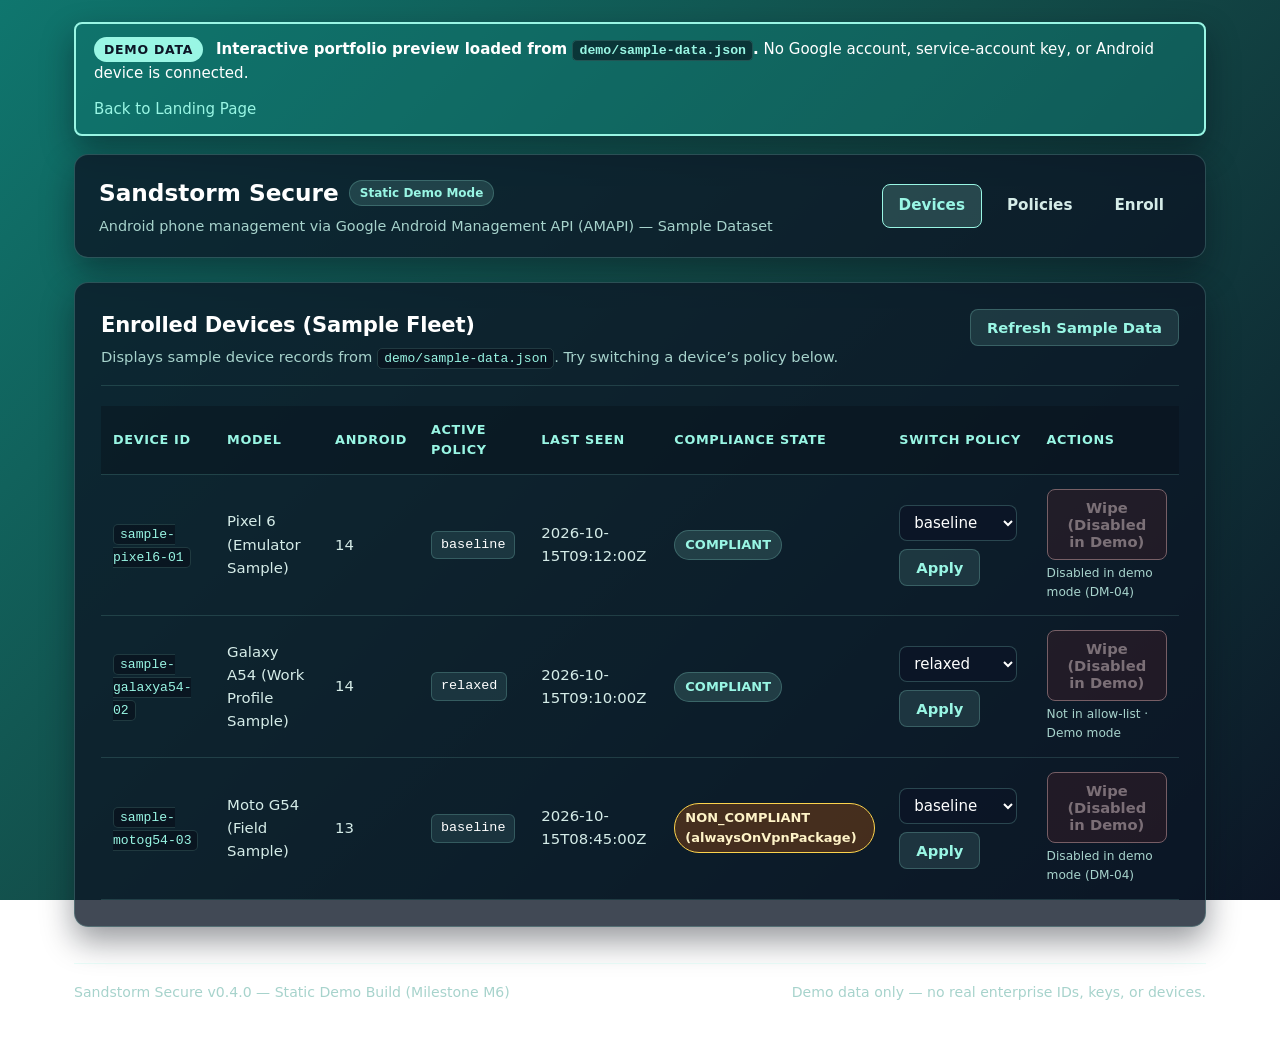
==== demo/index.html @ 4a0e2692 "Sandstorm Secure v0.4.0: local Android MDM app built on Google AMAPI" ====
<!DOCTYPE html>
<html lang="en">
<head>
  <meta charset="utf-8">
  <meta name="viewport" content="width=device-width, initial-scale=1">
  <title>Devices (Demo Data) — Sandstorm Secure</title>
  <link rel="stylesheet" href="./style.css">
</head>
<body>
  <div class="layout-shell">
    <!-- DM-02: Clear "Demo data" banner on every demo page -->
    <div class="demo-data-banner" id="demo-data-banner" role="region" aria-label="Demo data notice">
      <div>
        <span class="demo-data-pill">Demo data</span>
        <strong>Interactive portfolio preview loaded from <code>demo/sample-data.json</code>.</strong>
        No Google account, service-account key, or Android device is connected.
      </div>
      <a href="../landing/index.html">Back to Landing Page</a>
    </div>

    <header class="top-header">
      <div class="brand-block">
        <p class="brand-title">
          Sandstorm Secure
          <span class="local-badge">Static Demo Mode</span>
        </p>
        <p class="brand-subtitle">
          Android phone management via Google Android Management API (AMAPI) — Sample Dataset
        </p>
      </div>
      <nav class="nav-links" aria-label="Primary">
        <a href="./index.html" class="nav-link active">Devices</a>
        <a href="./policies.html" class="nav-link">Policies</a>
        <a href="./enroll.html" class="nav-link">Enroll</a>
      </nav>
    </header>

    <main class="main-content">
      <div class="banner banner-notice" id="demo-action-notice" role="status" hidden></div>

      <section class="card">
        <div class="card-header">
          <div>
            <h1 class="card-title">Enrolled Devices (Sample Fleet)</h1>
            <p class="secondary-note">
              Displays sample device records from <code>demo/sample-data.json</code>. Try switching a device’s policy below.
            </p>
          </div>
          <button type="button" class="btn btn-secondary" id="refresh-devices-btn">
            Refresh Sample Data
          </button>
        </div>

        <table class="devices-table" id="devices-table">
          <thead>
            <tr>
              <th>Device ID</th>
              <th>Model</th>
              <th>Android</th>
              <th>Active Policy</th>
              <th>Last Seen</th>
              <th>Compliance State</th>
              <th>Switch Policy</th>
              <th>Actions</th>
            </tr>
          </thead>
          <tbody>
            <tr data-device-id="sample-pixel6-01">
              <td data-label="Device ID"><code>sample-pixel6-01</code></td>
              <td data-label="Model">Pixel 6 (Emulator Sample)</td>
              <td data-label="Android">14</td>
              <td data-label="Active Policy"><span class="policy-tag active-policy-tag">baseline</span></td>
              <td data-label="Last Seen">2026-10-15T09:12:00Z</td>
              <td data-label="Compliance State">
                <span class="status-pill">COMPLIANT</span>
              </td>
              <td data-label="Switch Policy">
                <form class="inline-switch-form" data-device-id="sample-pixel6-01">
                  <select name="policy_name" aria-label="Select policy for sample-pixel6-01">
                    <option value="baseline" selected>baseline</option>
                    <option value="relaxed">relaxed</option>
                  </select>
                  <button type="submit" class="btn btn-secondary">Apply</button>
                </form>
              </td>
              <td data-label="Actions">
                <!-- DM-04: Dangerous buttons (wipe) are visibly disabled in demo mode -->
                <button
                  type="button"
                  class="btn btn-danger wipe-demo-btn"
                  disabled
                  aria-disabled="true"
                  title="Remote wipe is disabled in static demo mode"
                >
                  Wipe (Disabled in Demo)
                </button>
                <span class="disabled-wipe-note">Disabled in demo mode (DM-04)</span>
              </td>
            </tr>

            <tr data-device-id="sample-galaxya54-02">
              <td data-label="Device ID"><code>sample-galaxya54-02</code></td>
              <td data-label="Model">Galaxy A54 (Work Profile Sample)</td>
              <td data-label="Android">14</td>
              <td data-label="Active Policy"><span class="policy-tag active-policy-tag">relaxed</span></td>
              <td data-label="Last Seen">2026-10-15T09:10:00Z</td>
              <td data-label="Compliance State">
                <span class="status-pill">COMPLIANT</span>
              </td>
              <td data-label="Switch Policy">
                <form class="inline-switch-form" data-device-id="sample-galaxya54-02">
                  <select name="policy_name" aria-label="Select policy for sample-galaxya54-02">
                    <option value="baseline">baseline</option>
                    <option value="relaxed" selected>relaxed</option>
                  </select>
                  <button type="submit" class="btn btn-secondary">Apply</button>
                </form>
              </td>
              <td data-label="Actions">
                <button
                  type="button"
                  class="btn btn-danger wipe-demo-btn"
                  disabled
                  aria-disabled="true"
                  title="Remote wipe is disabled in static demo mode"
                >
                  Wipe (Disabled in Demo)
                </button>
                <span class="disabled-wipe-note">Not in allow-list · Demo mode</span>
              </td>
            </tr>

            <tr data-device-id="sample-motog54-03">
              <td data-label="Device ID"><code>sample-motog54-03</code></td>
              <td data-label="Model">Moto G54 (Field Sample)</td>
              <td data-label="Android">13</td>
              <td data-label="Active Policy"><span class="policy-tag active-policy-tag">baseline</span></td>
              <td data-label="Last Seen">2026-10-15T08:45:00Z</td>
              <td data-label="Compliance State">
                <span class="status-pill status-pill-warn">NON_COMPLIANT (alwaysOnVpnPackage)</span>
              </td>
              <td data-label="Switch Policy">
                <form class="inline-switch-form" data-device-id="sample-motog54-03">
                  <select name="policy_name" aria-label="Select policy for sample-motog54-03">
                    <option value="baseline" selected>baseline</option>
                    <option value="relaxed">relaxed</option>
                  </select>
                  <button type="submit" class="btn btn-secondary">Apply</button>
                </form>
              </td>
              <td data-label="Actions">
                <button
                  type="button"
                  class="btn btn-danger wipe-demo-btn"
                  disabled
                  aria-disabled="true"
                  title="Remote wipe is disabled in static demo mode"
                >
                  Wipe (Disabled in Demo)
                </button>
                <span class="disabled-wipe-note">Disabled in demo mode (DM-04)</span>
              </td>
            </tr>
          </tbody>
        </table>
      </section>
    </main>

    <footer class="site-footer">
      <span>Sandstorm Secure v0.4.0 — Static Demo Build (Milestone M6)</span>
      <span>Demo data only — no real enterprise IDs, keys, or devices.</span>
    </footer>
  </div>
  <script src="./demo.js"></script>
</body>
</html>
---- demo/style.css ----
/* Sandstorm static demo mode stylesheet (Milestone M6: DM-01 through DM-04)
 * Uses the owner's teal-green gradient palette and responsive layout down to 375px.
 */

:root {
  --bg-gradient: linear-gradient(135deg, #0f766e 0%, #134e4a 45%, #0c1626 100%);
  --surface-bg: rgba(12, 22, 38, 0.78);
  --surface-elevated: rgba(19, 78, 74, 0.38);
  --surface-subtle: rgba(153, 246, 228, 0.06);
  --surface-border: rgba(153, 246, 228, 0.22);
  --surface-border-strong: rgba(153, 246, 228, 0.42);
  --accent: #99f6e4;
  --accent-strong: #5eead4;
  --text-body: #d5ece8;
  --text-secondary: #a7d3cc;
  --text-heading: #ffffff;
  --danger-bg: rgba(185, 28, 28, 0.32);
  --danger-border: #fca5a5;
  --danger-text: #fecaca;
  --warn-bg: rgba(180, 83, 9, 0.34);
  --warn-border: #fcd34d;
  --warn-text: #fef3c7;
  --shadow-soft: 0 14px 32px rgba(6, 12, 22, 0.42);
  --radius-card: 14px;
  --radius-control: 8px;
}

*,
*::before,
*::after {
  box-sizing: border-box;
}

html,
body {
  margin: 0;
  padding: 0;
  min-height: 100vh;
  width: 100%;
  overflow-x: hidden;
  background: var(--bg-gradient);
  background-attachment: fixed;
  color: var(--text-body);
  font-family: "Segoe UI", system-ui, -apple-system, BlinkMacSystemFont, sans-serif;
  font-size: 16px;
  line-height: 1.55;
}

h1,
h2,
h3,
h4 {
  color: var(--text-heading);
  margin-top: 0;
  font-weight: 700;
  letter-spacing: -0.01em;
}

a {
  color: var(--accent);
  text-decoration: none;
}

a:hover,
a:focus-visible {
  text-decoration: underline;
}

code {
  font-family: Consolas, "Courier New", monospace;
  font-size: 0.88em;
  background: rgba(6, 12, 22, 0.55);
  color: var(--accent);
  padding: 2px 6px;
  border-radius: 5px;
  border: 1px solid rgba(153, 246, 228, 0.16);
}

.layout-shell {
  max-width: 1180px;
  margin: 0 auto;
  padding: 22px 24px 40px;
  display: flex;
  flex-direction: column;
  min-height: 100vh;
}

/* DM-02: Prominent Demo data banner on every page */
.demo-data-banner {
  display: flex;
  flex-wrap: wrap;
  align-items: center;
  justify-content: space-between;
  gap: 12px;
  padding: 13px 18px;
  margin-bottom: 18px;
  border-radius: var(--radius-control);
  background: rgba(15, 118, 110, 0.55);
  border: 2px solid var(--accent);
  color: var(--text-heading);
  box-shadow: var(--shadow-soft);
  font-size: 0.94rem;
}

.demo-data-pill {
  display: inline-block;
  font-size: 0.78rem;
  font-weight: 800;
  text-transform: uppercase;
  letter-spacing: 0.06em;
  padding: 3px 10px;
  border-radius: 999px;
  background: var(--accent);
  color: #0c1626;
  margin-right: 8px;
}

/* Header & Navigation */
.top-header {
  display: flex;
  flex-wrap: wrap;
  align-items: center;
  justify-content: space-between;
  gap: 16px;
  padding: 20px 24px;
  background: var(--surface-bg);
  border: 1px solid var(--surface-border);
  border-radius: var(--radius-card);
  box-shadow: var(--shadow-soft);
  margin-bottom: 24px;
}

.brand-block {
  display: flex;
  flex-direction: column;
  gap: 4px;
}

.brand-title {
  font-size: 1.45rem;
  font-weight: 700;
  color: var(--text-heading);
  margin: 0;
  display: flex;
  flex-wrap: wrap;
  align-items: center;
  gap: 10px;
}

.local-badge {
  font-size: 0.75rem;
  font-weight: 600;
  padding: 3px 10px;
  border-radius: 999px;
  background: rgba(153, 246, 228, 0.14);
  color: var(--accent);
  border: 1px solid var(--surface-border);
}

.brand-subtitle {
  margin: 0;
  font-size: 0.9rem;
  color: var(--text-secondary);
}

.nav-links {
  display: flex;
  flex-wrap: wrap;
  gap: 8px;
}

.nav-link {
  padding: 9px 16px;
  border-radius: var(--radius-control);
  font-weight: 600;
  font-size: 0.95rem;
  color: var(--text-body);
  border: 1px solid transparent;
}

.nav-link:hover {
  background: rgba(153, 246, 228, 0.1);
  text-decoration: none;
}

.nav-link.active {
  background: rgba(153, 246, 228, 0.18);
  color: var(--accent);
  border-color: var(--accent);
}

/* Main content */
.main-content {
  flex: 1;
  display: flex;
  flex-direction: column;
  gap: 24px;
}

.card {
  background: var(--surface-bg);
  border: 1px solid var(--surface-border);
  border-radius: var(--radius-card);
  padding: 26px;
  box-shadow: var(--shadow-soft);
}

.card-header {
  display: flex;
  flex-wrap: wrap;
  align-items: flex-start;
  justify-content: space-between;
  gap: 14px;
  margin-bottom: 20px;
  padding-bottom: 16px;
  border-bottom: 1px solid rgba(153, 246, 228, 0.14);
}

.card-title {
  margin: 0 0 4px;
  font-size: 1.32rem;
}

.secondary-note {
  color: var(--text-secondary);
  font-size: 0.92rem;
  margin: 0;
}

.banner {
  padding: 14px 18px;
  border-radius: var(--radius-control);
  font-size: 0.95rem;
  border: 1px solid var(--surface-border);
  word-break: break-word;
}

.banner[hidden] {
  display: none;
}

.banner-notice {
  background: rgba(15, 118, 110, 0.5);
  border-color: var(--accent);
  color: var(--text-heading);
}

/* Buttons & Inputs */
.btn {
  display: inline-flex;
  align-items: center;
  justify-content: center;
  gap: 6px;
  padding: 9px 16px;
  border-radius: var(--radius-control);
  font-family: inherit;
  font-size: 0.92rem;
  font-weight: 600;
  cursor: pointer;
  border: 1px solid transparent;
  text-decoration: none;
}

.btn:disabled,
.btn[disabled] {
  opacity: 0.48;
  cursor: not-allowed;
  filter: grayscale(0.25);
}

.btn-primary {
  background: var(--accent);
  color: #0c1626;
}

.btn-primary:hover:not(:disabled) {
  background: var(--accent-strong);
  text-decoration: none;
}

.btn-secondary {
  background: rgba(153, 246, 228, 0.12);
  color: var(--accent);
  border-color: var(--surface-border);
}

.btn-secondary:hover:not(:disabled) {
  background: rgba(153, 246, 228, 0.22);
  text-decoration: none;
}

.btn-danger {
  background: var(--danger-bg);
  color: var(--danger-text);
  border-color: var(--danger-border);
}

input[type="text"],
input[type="number"],
select,
textarea {
  width: 100%;
  padding: 10px 12px;
  border-radius: var(--radius-control);
  border: 1px solid var(--surface-border);
  background: rgba(12, 22, 38, 0.9);
  color: var(--text-heading);
  font-family: inherit;
  font-size: 0.94rem;
}

textarea {
  font-family: Consolas, "Courier New", monospace;
  font-size: 0.9rem;
}

/* Devices Table */
.devices-table {
  width: 100%;
  border-collapse: collapse;
}

.devices-table th,
.devices-table td {
  text-align: left;
  padding: 14px 12px;
  border-bottom: 1px solid rgba(153, 246, 228, 0.14);
  vertical-align: middle;
  font-size: 0.93rem;
}

.devices-table th {
  color: var(--accent);
  font-weight: 600;
  font-size: 0.8rem;
  text-transform: uppercase;
  letter-spacing: 0.05em;
  background: rgba(6, 12, 22, 0.35);
}

.inline-switch-form {
  display: flex;
  flex-wrap: wrap;
  align-items: center;
  gap: 8px;
}

.inline-switch-form select {
  width: auto;
  min-width: 118px;
  padding: 7px 10px;
}

.status-pill {
  display: inline-flex;
  align-items: center;
  padding: 4px 10px;
  border-radius: 999px;
  font-size: 0.81rem;
  font-weight: 600;
  background: rgba(153, 246, 228, 0.15);
  color: var(--accent);
  border: 1px solid var(--surface-border);
}

.status-pill-warn {
  background: var(--warn-bg);
  color: var(--warn-text);
  border-color: var(--warn-border);
}

.policy-tag {
  display: inline-block;
  padding: 3px 9px;
  border-radius: 6px;
  font-family: Consolas, "Courier New", monospace;
  font-size: 0.84rem;
  background: rgba(153, 246, 228, 0.1);
  color: var(--text-heading);
  border: 1px solid rgba(153, 246, 228, 0.2);
}

.disabled-wipe-note {
  display: block;
  font-size: 0.76rem;
  color: var(--text-secondary);
  margin-top: 4px;
}

/* Policies layout */
.policies-grid {
  display: grid;
  grid-template-columns: 270px 1fr;
  gap: 24px;
  align-items: start;
}

.policy-list {
  list-style: none;
  padding: 0;
  margin: 14px 0 0;
  display: flex;
  flex-direction: column;
  gap: 8px;
}

.policy-item-link {
  display: flex;
  align-items: center;
  justify-content: space-between;
  padding: 11px 14px;
  border-radius: var(--radius-control);
  background: rgba(153, 246, 228, 0.06);
  color: var(--text-body);
  border: 1px solid rgba(153, 246, 228, 0.12);
  font-weight: 600;
  cursor: pointer;
}

.policy-item-link.active {
  background: rgba(153, 246, 228, 0.18);
  color: var(--accent);
  border-color: var(--accent);
}

.policy-summary-strip {
  display: flex;
  flex-wrap: wrap;
  gap: 8px;
  margin-bottom: 20px;
}

.summary-chip {
  font-size: 0.81rem;
  padding: 4px 10px;
  border-radius: 999px;
  background: rgba(6, 12, 22, 0.55);
  border: 1px solid var(--surface-border);
  color: var(--text-secondary);
}

.summary-chip strong {
  color: var(--accent);
}

.form-section-title {
  font-size: 0.84rem;
  font-weight: 700;
  text-transform: uppercase;
  letter-spacing: 0.05em;
  color: var(--accent);
  margin: 8px 0 2px;
  padding-bottom: 6px;
  border-bottom: 1px solid rgba(153, 246, 228, 0.14);
}

.form-grid {
  display: flex;
  flex-direction: column;
  gap: 14px;
}

.form-two-col {
  display: grid;
  grid-template-columns: 1fr 1fr;
  gap: 14px;
}

.form-row {
  display: flex;
  flex-direction: column;
  gap: 6px;
}

.form-row label {
  font-weight: 600;
  font-size: 0.93rem;
  color: var(--text-heading);
}

.field-hint {
  font-size: 0.83rem;
  color: var(--text-secondary);
}

.toggle-row {
  display: flex;
  align-items: flex-start;
  gap: 12px;
  padding: 13px 15px;
  background: var(--surface-subtle);
  border: 1px solid rgba(153, 246, 228, 0.16);
  border-radius: var(--radius-control);
  cursor: pointer;
}

.toggle-row input[type="checkbox"] {
  width: 18px;
  height: 18px;
  margin-top: 3px;
  accent-color: var(--accent);
  flex-shrink: 0;
}

.toggle-text {
  display: flex;
  flex-direction: column;
  gap: 2px;
}

.toggle-title {
  font-weight: 600;
  color: var(--text-heading);
}

.toggle-desc {
  font-size: 0.86rem;
  color: var(--text-secondary);
}

.code-preview-header {
  display: flex;
  align-items: center;
  justify-content: space-between;
  margin-top: 28px;
  margin-bottom: 10px;
}

.code-preview {
  background: rgba(6, 12, 22, 0.82);
  border: 1px solid var(--surface-border);
  border-radius: var(--radius-control);
  padding: 16px;
  overflow-x: auto;
  font-family: Consolas, "Courier New", monospace;
  font-size: 0.85rem;
  line-height: 1.5;
  color: var(--text-body);
  margin: 0;
}

/* Enroll layout */
.enroll-layout {
  display: grid;
  grid-template-columns: 1fr 1fr;
  gap: 24px;
  align-items: start;
}

.qr-result-box {
  display: flex;
  flex-direction: column;
  align-items: flex-start;
  gap: 12px;
  padding: 22px;
  background: var(--surface-elevated);
  border: 1px solid var(--surface-border-strong);
  border-radius: var(--radius-control);
}

.qr-meta-list {
  display: flex;
  flex-direction: column;
  gap: 6px;
  width: 100%;
  font-size: 0.92rem;
}

.qr-meta-list p {
  margin: 0;
}

.qr-image {
  max-width: 240px;
  width: 100%;
  height: auto;
  border-radius: 10px;
  background: #ffffff;
  padding: 10px;
  box-shadow: 0 8px 20px rgba(6, 12, 22, 0.35);
}

.site-footer {
  margin-top: 36px;
  padding-top: 18px;
  border-top: 1px solid var(--surface-border);
  display: flex;
  flex-wrap: wrap;
  justify-content: space-between;
  gap: 12px;
  color: var(--text-secondary);
  font-size: 0.88rem;
}

@media (max-width: 768px) {
  .layout-shell {
    padding: 14px 12px 28px;
  }

  .top-header,
  .card {
    padding: 16px;
  }

  .policies-grid,
  .enroll-layout,
  .form-two-col {
    grid-template-columns: 1fr;
  }

  .devices-table,
  .devices-table thead,
  .devices-table tbody,
  .devices-table th,
  .devices-table td,
  .devices-table tr {
    display: block;
    width: 100%;
  }

  .devices-table thead {
    display: none;
  }

  .devices-table tr {
    background: rgba(153, 246, 228, 0.05);
    border: 1px solid var(--surface-border);
    border-radius: var(--radius-control);
    margin-bottom: 14px;
    padding: 10px 12px;
  }

  .devices-table td {
    padding: 7px 0;
    border-bottom: 1px solid rgba(153, 246, 228, 0.1);
    word-break: break-word;
  }

  .devices-table td:last-child {
    border-bottom: none;
  }

  .devices-table td::before {
    content: attr(data-label);
    display: block;
    font-size: 0.76rem;
    font-weight: 700;
    text-transform: uppercase;
    color: var(--accent);
    margin-bottom: 3px;
  }

  .inline-switch-form select {
    width: 100%;
  }
}
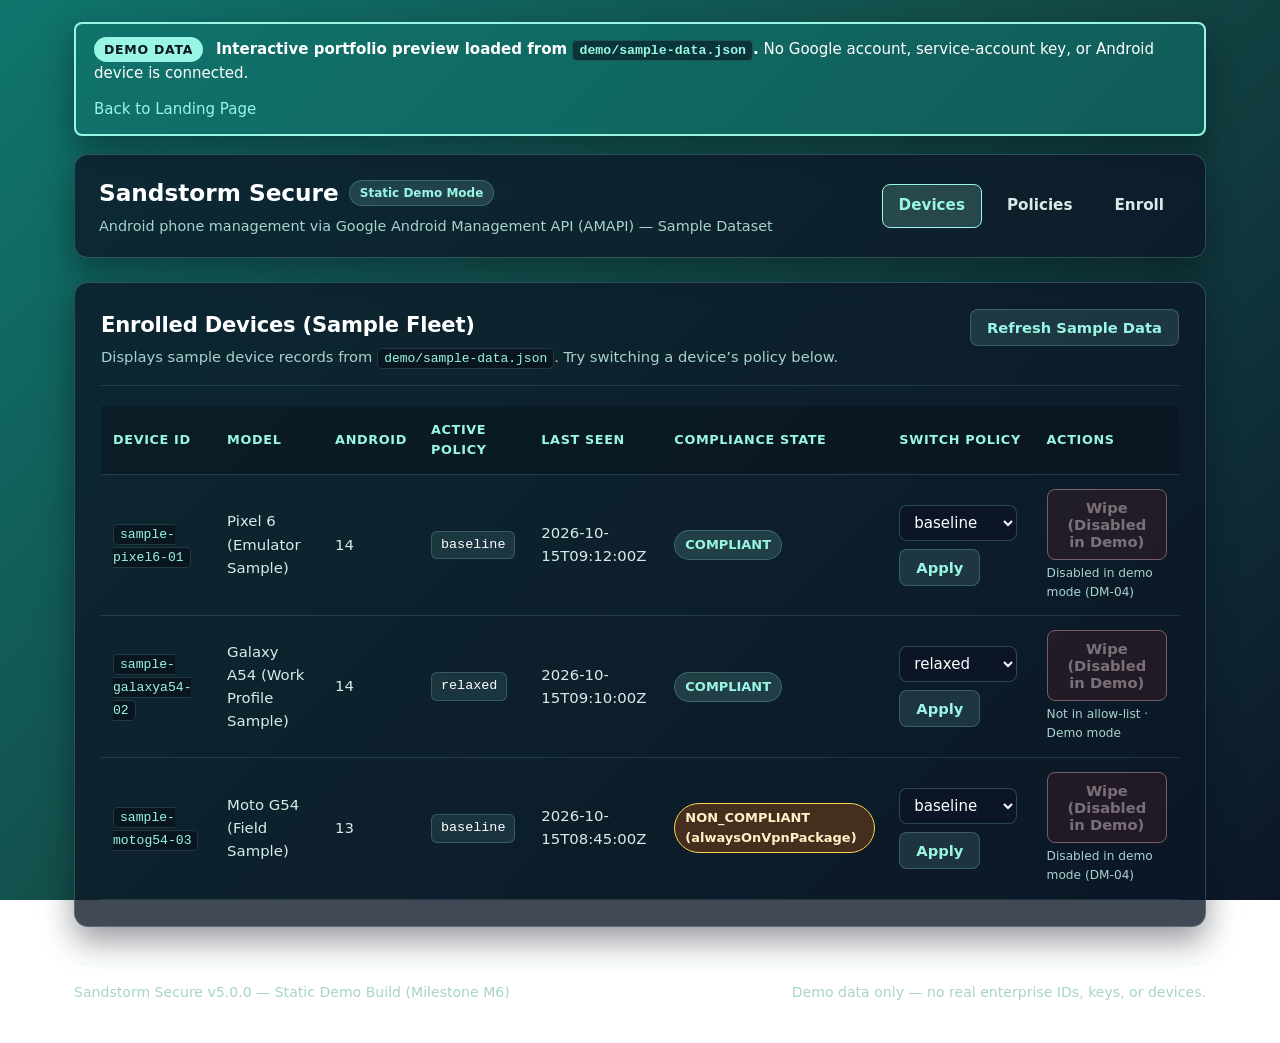
==== commit 5d3aa3a3: "Version 5.0.0: launch video, first public release" ====
--- a/demo/index.html
+++ b/demo/index.html
@@ -167,7 +167,7 @@
     </main>
 
     <footer class="site-footer">
-      <span>Sandstorm Secure v0.4.0 — Static Demo Build (Milestone M6)</span>
+      <span>Sandstorm Secure v5.0.0 — Static Demo Build (Milestone M6)</span>
       <span>Demo data only — no real enterprise IDs, keys, or devices.</span>
     </footer>
   </div>
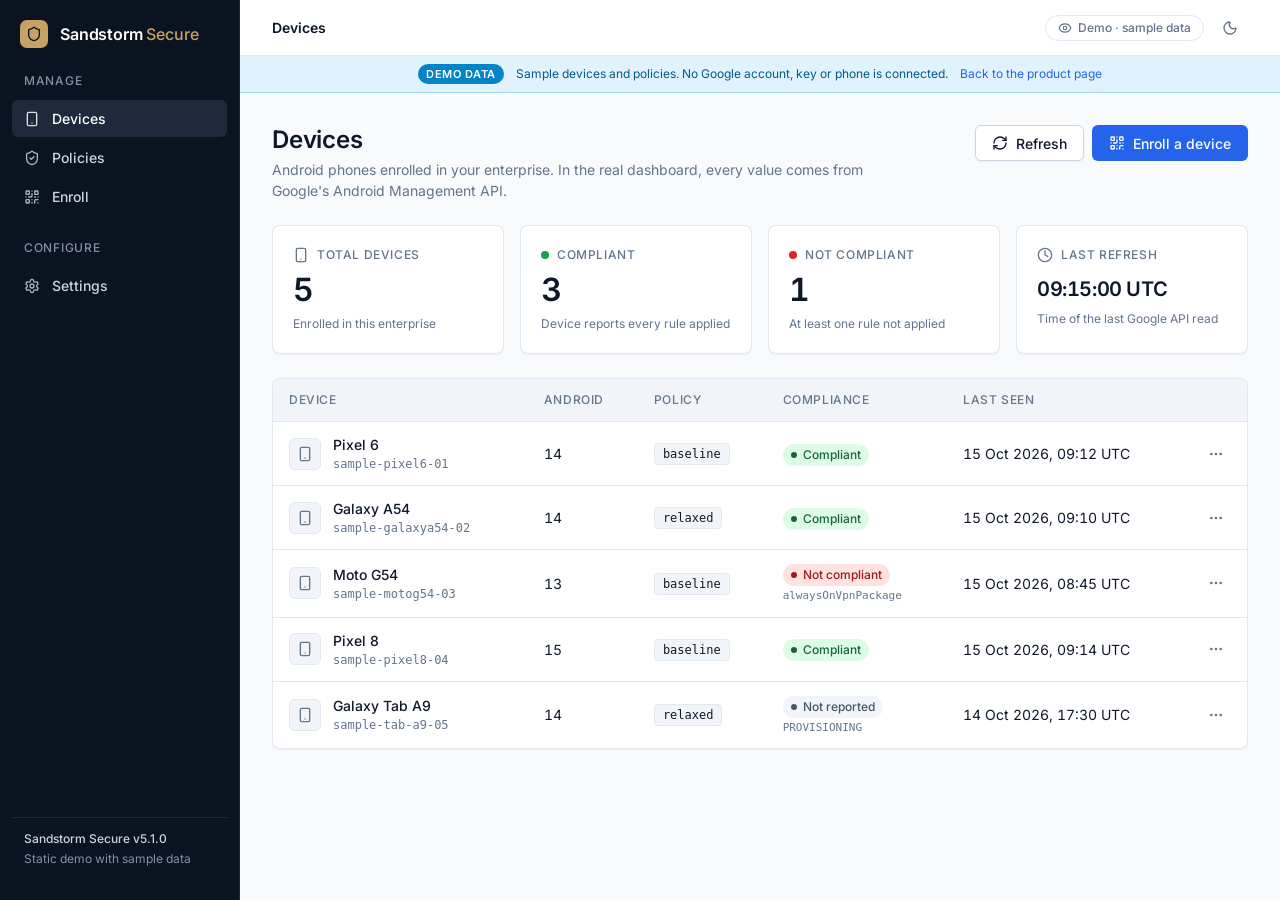
==== commit a9b26fc4: "Sandstorm Secure v5.1.0: professional redesign, Settings page, live site - New shared design for das" ====
--- a/demo/index.html
+++ b/demo/index.html
@@ -3,174 +3,113 @@
 <head>
   <meta charset="utf-8">
   <meta name="viewport" content="width=device-width, initial-scale=1">
-  <title>Devices (Demo Data) — Sandstorm Secure</title>
+  <meta name="color-scheme" content="light dark">
+  <title>Devices (Demo data) · Sandstorm Secure</title>
   <link rel="stylesheet" href="./style.css">
+  <script src="./ui.js"></script>
 </head>
 <body>
-  <div class="layout-shell">
-    <!-- DM-02: Clear "Demo data" banner on every demo page -->
-    <div class="demo-data-banner" id="demo-data-banner" role="region" aria-label="Demo data notice">
-      <div>
-        <span class="demo-data-pill">Demo data</span>
-        <strong>Interactive portfolio preview loaded from <code>demo/sample-data.json</code>.</strong>
-        No Google account, service-account key, or Android device is connected.
+  <a class="skip-link" href="#main">Skip to content</a>
+  <div class="app">
+    <aside class="sidebar" id="app-sidebar" aria-label="Main navigation">
+      <a class="brand" href="./index.html">
+        <span class="brand-mark"><span class="icon" data-icon="shield"></span></span>
+        <span>Sandstorm <span class="brand-name-accent">Secure</span></span>
+      </a>
+      <nav class="sidebar-nav" aria-label="Primary">
+        <p class="sidebar-label">Manage</p>
+        <a href="./index.html" class="nav-link active" aria-current="page"><span class="icon" data-icon="smartphone"></span>Devices</a>
+        <a href="./policies.html" class="nav-link"><span class="icon" data-icon="shield-check"></span>Policies</a>
+        <a href="./enroll.html" class="nav-link"><span class="icon" data-icon="qr-code"></span>Enroll</a>
+      </nav>
+      <nav class="sidebar-nav" aria-label="Configuration">
+        <p class="sidebar-label">Configure</p>
+        <a href="./settings.html" class="nav-link"><span class="icon" data-icon="settings"></span>Settings</a>
+      </nav>
+      <div class="sidebar-footer">
+        <strong data-demo-version>Sandstorm Secure</strong>
+        <span>Static demo with sample data</span>
       </div>
-      <a href="../landing/index.html">Back to Landing Page</a>
-    </div>
+    </aside>
 
-    <header class="top-header">
-      <div class="brand-block">
-        <p class="brand-title">
-          Sandstorm Secure
-          <span class="local-badge">Static Demo Mode</span>
-        </p>
-        <p class="brand-subtitle">
-          Android phone management via Google Android Management API (AMAPI) — Sample Dataset
-        </p>
+    <div class="main">
+      <header class="topbar">
+        <button type="button" class="btn btn-ghost btn-icon nav-toggle" data-nav-toggle aria-controls="app-sidebar" aria-expanded="false" aria-label="Open menu"><span class="icon icon-lg" data-icon="menu"></span></button>
+        <a class="brand" href="./index.html">
+          <span class="brand-mark"><span class="icon" data-icon="shield"></span></span>
+          <span>Sandstorm <span class="brand-name-accent">Secure</span></span>
+        </a>
+        <p class="topbar-title">Devices</p>
+        <div class="topbar-actions">
+          <span class="badge-local" title="This is a static demo with sample data"><span class="icon" data-icon="eye"></span><span class="badge-local-text">Demo · sample data</span></span>
+          <button type="button" class="btn btn-ghost btn-icon theme-toggle" data-theme-toggle aria-label="Switch theme"><span class="icon icon-moon" data-icon="moon"></span><span class="icon icon-sun" data-icon="sun"></span></button>
+        </div>
+      </header>
+
+      <!-- DM-02: clear "Demo data" ribbon on every demo page -->
+      <div class="demo-ribbon" id="demo-data-banner" role="note" aria-label="Demo data notice">
+        <strong>Demo data</strong>
+        <span>Sample devices and policies. No Google account, key or phone is connected.</span>
+        <a href="../landing/index.html">Back to the product page</a>
       </div>
-      <nav class="nav-links" aria-label="Primary">
-        <a href="./index.html" class="nav-link active">Devices</a>
-        <a href="./policies.html" class="nav-link">Policies</a>
-        <a href="./enroll.html" class="nav-link">Enroll</a>
-      </nav>
-    </header>
 
-    <main class="main-content">
-      <div class="banner banner-notice" id="demo-action-notice" role="status" hidden></div>
-
-      <section class="card">
-        <div class="card-header">
+      <main class="content" id="main" tabindex="-1">
+        <div class="page-header">
           <div>
-            <h1 class="card-title">Enrolled Devices (Sample Fleet)</h1>
-            <p class="secondary-note">
-              Displays sample device records from <code>demo/sample-data.json</code>. Try switching a device’s policy below.
-            </p>
+            <h1 class="page-title">Devices</h1>
+            <p class="page-description">Android phones enrolled in your enterprise. In the real dashboard, every value comes from Google's Android Management API.</p>
           </div>
-          <button type="button" class="btn btn-secondary" id="refresh-devices-btn">
-            Refresh Sample Data
-          </button>
+          <div class="page-actions">
+            <button type="button" class="btn btn-secondary" id="refresh-devices-btn"><span class="icon" data-icon="refresh-cw"></span>Refresh</button>
+            <a class="btn btn-primary" href="./enroll.html"><span class="icon" data-icon="qr-code"></span>Enroll a device</a>
+          </div>
         </div>
 
-        <table class="devices-table" id="devices-table">
-          <thead>
-            <tr>
-              <th>Device ID</th>
-              <th>Model</th>
-              <th>Android</th>
-              <th>Active Policy</th>
-              <th>Last Seen</th>
-              <th>Compliance State</th>
-              <th>Switch Policy</th>
-              <th>Actions</th>
-            </tr>
-          </thead>
-          <tbody>
-            <tr data-device-id="sample-pixel6-01">
-              <td data-label="Device ID"><code>sample-pixel6-01</code></td>
-              <td data-label="Model">Pixel 6 (Emulator Sample)</td>
-              <td data-label="Android">14</td>
-              <td data-label="Active Policy"><span class="policy-tag active-policy-tag">baseline</span></td>
-              <td data-label="Last Seen">2026-10-15T09:12:00Z</td>
-              <td data-label="Compliance State">
-                <span class="status-pill">COMPLIANT</span>
-              </td>
-              <td data-label="Switch Policy">
-                <form class="inline-switch-form" data-device-id="sample-pixel6-01">
-                  <select name="policy_name" aria-label="Select policy for sample-pixel6-01">
-                    <option value="baseline" selected>baseline</option>
-                    <option value="relaxed">relaxed</option>
-                  </select>
-                  <button type="submit" class="btn btn-secondary">Apply</button>
-                </form>
-              </td>
-              <td data-label="Actions">
-                <!-- DM-04: Dangerous buttons (wipe) are visibly disabled in demo mode -->
-                <button
-                  type="button"
-                  class="btn btn-danger wipe-demo-btn"
-                  disabled
-                  aria-disabled="true"
-                  title="Remote wipe is disabled in static demo mode"
-                >
-                  Wipe (Disabled in Demo)
-                </button>
-                <span class="disabled-wipe-note">Disabled in demo mode (DM-04)</span>
-              </td>
-            </tr>
+        <section class="stat-grid" aria-label="Fleet summary" id="device-summary">
+          <div class="card stat-card">
+            <p class="stat-label"><span class="icon" data-icon="smartphone"></span>Total devices</p>
+            <p class="stat-value" id="stat-total">—</p>
+            <p class="stat-hint">Enrolled in this enterprise</p>
+          </div>
+          <div class="card stat-card">
+            <p class="stat-label"><span class="stat-dot stat-dot-success"></span>Compliant</p>
+            <p class="stat-value" id="stat-compliant">—</p>
+            <p class="stat-hint">Device reports every rule applied</p>
+          </div>
+          <div class="card stat-card">
+            <p class="stat-label"><span class="stat-dot stat-dot-danger"></span>Not compliant</p>
+            <p class="stat-value" id="stat-non-compliant">—</p>
+            <p class="stat-hint">At least one rule not applied</p>
+          </div>
+          <div class="card stat-card">
+            <p class="stat-label"><span class="icon" data-icon="clock"></span>Last refresh</p>
+            <p class="stat-value stat-value-sm num" id="stat-last-refresh">—</p>
+            <p class="stat-hint">Time of the last Google API read</p>
+          </div>
+        </section>
 
-            <tr data-device-id="sample-galaxya54-02">
-              <td data-label="Device ID"><code>sample-galaxya54-02</code></td>
-              <td data-label="Model">Galaxy A54 (Work Profile Sample)</td>
-              <td data-label="Android">14</td>
-              <td data-label="Active Policy"><span class="policy-tag active-policy-tag">relaxed</span></td>
-              <td data-label="Last Seen">2026-10-15T09:10:00Z</td>
-              <td data-label="Compliance State">
-                <span class="status-pill">COMPLIANT</span>
-              </td>
-              <td data-label="Switch Policy">
-                <form class="inline-switch-form" data-device-id="sample-galaxya54-02">
-                  <select name="policy_name" aria-label="Select policy for sample-galaxya54-02">
-                    <option value="baseline">baseline</option>
-                    <option value="relaxed" selected>relaxed</option>
-                  </select>
-                  <button type="submit" class="btn btn-secondary">Apply</button>
-                </form>
-              </td>
-              <td data-label="Actions">
-                <button
-                  type="button"
-                  class="btn btn-danger wipe-demo-btn"
-                  disabled
-                  aria-disabled="true"
-                  title="Remote wipe is disabled in static demo mode"
-                >
-                  Wipe (Disabled in Demo)
-                </button>
-                <span class="disabled-wipe-note">Not in allow-list · Demo mode</span>
-              </td>
-            </tr>
+        <section class="card table-card" aria-labelledby="devices-heading">
+          <h2 class="visually-hidden" id="devices-heading">Device list</h2>
+          <table class="table" id="devices-table">
+            <thead>
+              <tr>
+                <th scope="col">Device</th>
+                <th scope="col">Android</th>
+                <th scope="col">Policy</th>
+                <th scope="col">Compliance</th>
+                <th scope="col">Last seen</th>
+                <th scope="col" class="col-actions"><span class="visually-hidden">Actions</span></th>
+              </tr>
+            </thead>
+            <tbody id="devices-tbody"></tbody>
+          </table>
+        </section>
+      </main>
+    </div>
+  </div>
 
-            <tr data-device-id="sample-motog54-03">
-              <td data-label="Device ID"><code>sample-motog54-03</code></td>
-              <td data-label="Model">Moto G54 (Field Sample)</td>
-              <td data-label="Android">13</td>
-              <td data-label="Active Policy"><span class="policy-tag active-policy-tag">baseline</span></td>
-              <td data-label="Last Seen">2026-10-15T08:45:00Z</td>
-              <td data-label="Compliance State">
-                <span class="status-pill status-pill-warn">NON_COMPLIANT (alwaysOnVpnPackage)</span>
-              </td>
-              <td data-label="Switch Policy">
-                <form class="inline-switch-form" data-device-id="sample-motog54-03">
-                  <select name="policy_name" aria-label="Select policy for sample-motog54-03">
-                    <option value="baseline" selected>baseline</option>
-                    <option value="relaxed">relaxed</option>
-                  </select>
-                  <button type="submit" class="btn btn-secondary">Apply</button>
-                </form>
-              </td>
-              <td data-label="Actions">
-                <button
-                  type="button"
-                  class="btn btn-danger wipe-demo-btn"
-                  disabled
-                  aria-disabled="true"
-                  title="Remote wipe is disabled in static demo mode"
-                >
-                  Wipe (Disabled in Demo)
-                </button>
-                <span class="disabled-wipe-note">Disabled in demo mode (DM-04)</span>
-              </td>
-            </tr>
-          </tbody>
-        </table>
-      </section>
-    </main>
-
-    <footer class="site-footer">
-      <span>Sandstorm Secure v5.0.0 — Static Demo Build (Milestone M6)</span>
-      <span>Demo data only — no real enterprise IDs, keys, or devices.</span>
-    </footer>
-  </div>
+  <div class="toast-region" id="toast-region" aria-live="polite"></div>
+  <script src="./sample-data.js"></script>
   <script src="./demo.js"></script>
 </body>
 </html>
--- a/demo/style.css
+++ b/demo/style.css
@@ -1,29 +1,166 @@
-/* Sandstorm static demo mode stylesheet (Milestone M6: DM-01 through DM-04)
- * Uses the owner's teal-green gradient palette and responsive layout down to 375px.
+/* Sandstorm Secure design system (v5.1.0).
+ * ONE stylesheet for the dashboard, the demo and the landing page. Keep the copies
+ * in demo/ and landing/ identical (run scripts/sync_shared_assets.py).
+ * This project does not use the owner's default teal palette (see AGENTS.md).
+ * Font: Inter (SIL OFL 1.1, see vendor/LICENSE-inter-OFL.txt). No external CDNs.
  */
 
+@font-face {
+  font-family: "Inter";
+  font-style: normal;
+  font-weight: 100 900;
+  font-display: swap;
+  src: url("vendor/inter-latin-wght-normal.woff2") format("woff2");
+}
+
+/* ------------------------------------------------------------------ tokens */
+
 :root {
-  --bg-gradient: linear-gradient(135deg, #0f766e 0%, #134e4a 45%, #0c1626 100%);
-  --surface-bg: rgba(12, 22, 38, 0.78);
-  --surface-elevated: rgba(19, 78, 74, 0.38);
-  --surface-subtle: rgba(153, 246, 228, 0.06);
-  --surface-border: rgba(153, 246, 228, 0.22);
-  --surface-border-strong: rgba(153, 246, 228, 0.42);
-  --accent: #99f6e4;
-  --accent-strong: #5eead4;
-  --text-body: #d5ece8;
-  --text-secondary: #a7d3cc;
-  --text-heading: #ffffff;
-  --danger-bg: rgba(185, 28, 28, 0.32);
-  --danger-border: #fca5a5;
-  --danger-text: #fecaca;
-  --warn-bg: rgba(180, 83, 9, 0.34);
-  --warn-border: #fcd34d;
-  --warn-text: #fef3c7;
-  --shadow-soft: 0 14px 32px rgba(6, 12, 22, 0.42);
-  --radius-card: 14px;
-  --radius-control: 8px;
-}
+  color-scheme: light;
+
+  --bg: #f8fafc;
+  --surface: #ffffff;
+  --surface-subtle: #f1f5f9;
+  --border: #e2e8f0;
+  --border-strong: #cbd5e1;
+  --text: #0f172a;
+  --text-muted: #64748b;
+
+  /* --primary is for links and focus rings; --primary-solid is the button fill. */
+  --primary: #2563eb;
+  --primary-solid: #2563eb;
+  --primary-hover: #1d4ed8;
+  --primary-soft: #eff6ff;
+  --on-primary: #ffffff;
+
+  --sidebar-bg: #0b1220;
+  --sidebar-text: #cbd5e1;
+  --sidebar-muted: #8391a7;
+  --sidebar-active-bg: #1e293b;
+  --sidebar-active-text: #ffffff;
+  --sidebar-border: #1e293b;
+
+  /* Brand mark only. Never use it for buttons or status. */
+  --brand-sand: #c8a165;
+
+  /* Status colours are for status only. */
+  --success: #16a34a;
+  --success-soft: #dcfce7;
+  --success-text: #166534;
+  --warning: #d97706;
+  --warning-soft: #fef3c7;
+  --warning-text: #92400e;
+  --danger: #dc2626;
+  --danger-soft: #fee2e2;
+  --danger-text: #991b1b;
+  --danger-hover: #b91c1c;
+  --info: #0284c7;
+  --info-soft: #e0f2fe;
+  --info-text: #075985;
+  --neutral-soft: #f1f5f9;
+  --neutral-text: #475569;
+
+  --font-sans: "Inter", "Segoe UI Variable", "Segoe UI", system-ui, sans-serif;
+  --font-mono: "Cascadia Mono", Consolas, "SFMono-Regular", Menlo, monospace;
+
+  --text-xs: 12px;
+  --text-sm: 14px;
+  --text-md: 16px;
+  --text-lg: 20px;
+  --text-xl: 24px;
+  --text-2xl: 32px;
+
+  --space-1: 4px;
+  --space-2: 8px;
+  --space-3: 12px;
+  --space-4: 16px;
+  --space-5: 20px;
+  --space-6: 24px;
+  --space-8: 32px;
+  --space-10: 40px;
+  --space-12: 48px;
+  --space-16: 64px;
+
+  --radius-card: 8px;
+  --radius-control: 6px;
+  --radius-pill: 999px;
+
+  --shadow-sm: 0 1px 2px rgba(15, 23, 42, 0.05);
+  --shadow-md: 0 4px 12px rgba(15, 23, 42, 0.08);
+  --shadow-lg: 0 12px 32px rgba(15, 23, 42, 0.16);
+  --focus-ring: 0 0 0 3px rgba(37, 99, 235, 0.35);
+
+  --sidebar-width: 240px;
+  --topbar-height: 56px;
+}
+
+/* Dark theme tokens. The same block appears twice: once for the system setting
+ * and once for the manual toggle (data-theme="dark"). Keep both blocks equal. */
+@media (prefers-color-scheme: dark) {
+  :root:not([data-theme="light"]) {
+    color-scheme: dark;
+    --bg: #0b1220;
+    --surface: #111a2e;
+    --surface-subtle: #16213a;
+    --border: #1f2a44;
+    --border-strong: #2c3a5a;
+    --text: #e2e8f0;
+    --text-muted: #94a3b8;
+    --primary: #3b82f6;
+    --primary-solid: #2563eb;
+    --primary-hover: #1d4ed8;
+    --primary-soft: rgba(59, 130, 246, 0.14);
+    --sidebar-bg: #080e1a;
+    --sidebar-border: #1f2a44;
+    --success-soft: rgba(22, 163, 74, 0.16);
+    --success-text: #4ade80;
+    --warning-soft: rgba(217, 119, 6, 0.16);
+    --warning-text: #fbbf24;
+    --danger-soft: rgba(220, 38, 38, 0.16);
+    --danger-text: #f87171;
+    --info-soft: rgba(2, 132, 199, 0.18);
+    --info-text: #38bdf8;
+    --neutral-soft: rgba(148, 163, 184, 0.14);
+    --neutral-text: #cbd5e1;
+    --shadow-sm: 0 1px 2px rgba(0, 0, 0, 0.3);
+    --shadow-md: 0 4px 12px rgba(0, 0, 0, 0.35);
+    --shadow-lg: 0 12px 32px rgba(0, 0, 0, 0.5);
+    --focus-ring: 0 0 0 3px rgba(59, 130, 246, 0.45);
+  }
+}
+
+:root[data-theme="dark"] {
+  color-scheme: dark;
+  --bg: #0b1220;
+  --surface: #111a2e;
+  --surface-subtle: #16213a;
+  --border: #1f2a44;
+  --border-strong: #2c3a5a;
+  --text: #e2e8f0;
+  --text-muted: #94a3b8;
+  --primary: #3b82f6;
+  --primary-solid: #2563eb;
+  --primary-hover: #1d4ed8;
+  --primary-soft: rgba(59, 130, 246, 0.14);
+  --sidebar-bg: #080e1a;
+  --sidebar-border: #1f2a44;
+  --success-soft: rgba(22, 163, 74, 0.16);
+  --success-text: #4ade80;
+  --warning-soft: rgba(217, 119, 6, 0.16);
+  --warning-text: #fbbf24;
+  --danger-soft: rgba(220, 38, 38, 0.16);
+  --danger-text: #f87171;
+  --info-soft: rgba(2, 132, 199, 0.18);
+  --info-text: #38bdf8;
+  --neutral-soft: rgba(148, 163, 184, 0.14);
+  --neutral-text: #cbd5e1;
+  --shadow-sm: 0 1px 2px rgba(0, 0, 0, 0.3);
+  --shadow-md: 0 4px 12px rgba(0, 0, 0, 0.35);
+  --shadow-lg: 0 12px 32px rgba(0, 0, 0, 0.5);
+  --focus-ring: 0 0 0 3px rgba(59, 130, 246, 0.45);
+}
+
+/* -------------------------------------------------------------------- base */
 
 *,
 *::before,
@@ -31,626 +168,2593 @@
   box-sizing: border-box;
 }
 
-html,
+html {
+  -webkit-text-size-adjust: 100%;
+}
+
 body {
   margin: 0;
-  padding: 0;
   min-height: 100vh;
-  width: 100%;
+  background: var(--bg);
+  color: var(--text);
+  font-family: var(--font-sans);
+  font-size: var(--text-sm);
+  line-height: 1.5;
+  font-feature-settings: "cv11", "ss01";
+  -webkit-font-smoothing: antialiased;
   overflow-x: hidden;
-  background: var(--bg-gradient);
-  background-attachment: fixed;
-  color: var(--text-body);
-  font-family: "Segoe UI", system-ui, -apple-system, BlinkMacSystemFont, sans-serif;
-  font-size: 16px;
-  line-height: 1.55;
 }
 
 h1,
 h2,
 h3,
 h4 {
-  color: var(--text-heading);
-  margin-top: 0;
-  font-weight: 700;
+  margin: 0;
+  color: var(--text);
+  font-weight: 600;
   letter-spacing: -0.01em;
+  line-height: 1.25;
+}
+
+p {
+  margin: 0;
 }
 
 a {
-  color: var(--accent);
+  color: var(--primary);
   text-decoration: none;
 }
 
-a:hover,
-a:focus-visible {
+a:hover {
   text-decoration: underline;
 }
 
+:focus-visible {
+  outline: none;
+  box-shadow: var(--focus-ring);
+  border-radius: var(--radius-control);
+}
+
+code,
+.mono {
+  font-family: var(--font-mono);
+  font-size: 0.92em;
+}
+
 code {
-  font-family: Consolas, "Courier New", monospace;
-  font-size: 0.88em;
-  background: rgba(6, 12, 22, 0.55);
-  color: var(--accent);
-  padding: 2px 6px;
-  border-radius: 5px;
-  border: 1px solid rgba(153, 246, 228, 0.16);
-}
-
-.layout-shell {
-  max-width: 1180px;
-  margin: 0 auto;
-  padding: 22px 24px 40px;
+  padding: 1px 5px;
+  border-radius: 4px;
+  background: var(--surface-subtle);
+  border: 1px solid var(--border);
+  color: var(--text);
+  word-break: break-word;
+}
+
+.num {
+  font-variant-numeric: tabular-nums;
+}
+
+.muted {
+  color: var(--text-muted);
+}
+
+.visually-hidden {
+  position: absolute !important;
+  width: 1px;
+  height: 1px;
+  margin: -1px;
+  padding: 0;
+  overflow: hidden;
+  clip: rect(0 0 0 0);
+  white-space: nowrap;
+  border: 0;
+}
+
+.skip-link {
+  position: absolute;
+  left: var(--space-4);
+  top: -48px;
+  z-index: 100;
+  padding: var(--space-2) var(--space-3);
+  background: var(--primary-solid);
+  color: var(--on-primary);
+  border-radius: var(--radius-control);
+}
+
+.skip-link:focus {
+  top: var(--space-3);
+}
+
+[hidden] {
+  display: none !important;
+}
+
+.icon {
+  display: inline-flex;
+  flex: none;
+  width: 16px;
+  height: 16px;
+}
+
+.icon svg {
+  width: 100%;
+  height: 100%;
+}
+
+.icon-lg {
+  width: 20px;
+  height: 20px;
+}
+
+.icon-xl {
+  width: 28px;
+  height: 28px;
+}
+
+/* --------------------------------------------------------------- app shell */
+
+.app {
+  display: grid;
+  grid-template-columns: var(--sidebar-width) minmax(0, 1fr);
+  min-height: 100vh;
+}
+
+.sidebar {
+  position: sticky;
+  top: 0;
+  height: 100vh;
   display: flex;
   flex-direction: column;
-  min-height: 100vh;
-}
-
-/* DM-02: Prominent Demo data banner on every page */
-.demo-data-banner {
-  display: flex;
-  flex-wrap: wrap;
-  align-items: center;
-  justify-content: space-between;
-  gap: 12px;
-  padding: 13px 18px;
-  margin-bottom: 18px;
-  border-radius: var(--radius-control);
-  background: rgba(15, 118, 110, 0.55);
-  border: 2px solid var(--accent);
-  color: var(--text-heading);
-  box-shadow: var(--shadow-soft);
-  font-size: 0.94rem;
-}
-
-.demo-data-pill {
-  display: inline-block;
-  font-size: 0.78rem;
-  font-weight: 800;
+  gap: var(--space-6);
+  padding: var(--space-5) var(--space-3);
+  background: var(--sidebar-bg);
+  color: var(--sidebar-text);
+  border-right: 1px solid var(--sidebar-border);
+}
+
+.brand {
+  display: flex;
+  align-items: center;
+  gap: var(--space-3);
+  padding: 0 var(--space-2);
+  color: #ffffff;
+  font-weight: 600;
+  font-size: var(--text-md);
+  letter-spacing: -0.01em;
+  text-decoration: none;
+}
+
+.brand:hover {
+  text-decoration: none;
+}
+
+.brand-mark {
+  display: inline-grid;
+  place-items: center;
+  width: 28px;
+  height: 28px;
+  border-radius: 7px;
+  background: var(--brand-sand);
+  color: #0b1220;
+}
+
+.brand-mark .icon {
+  width: 16px;
+  height: 16px;
+}
+
+.brand-name-accent {
+  color: var(--brand-sand);
+  font-weight: 500;
+}
+
+.sidebar-nav {
+  display: flex;
+  flex-direction: column;
+  gap: 2px;
+}
+
+.sidebar-label {
+  padding: 0 var(--space-3) var(--space-2);
+  color: var(--sidebar-muted);
+  font-size: var(--text-xs);
+  font-weight: 500;
   text-transform: uppercase;
   letter-spacing: 0.06em;
-  padding: 3px 10px;
-  border-radius: 999px;
-  background: var(--accent);
-  color: #0c1626;
-  margin-right: 8px;
-}
-
-/* Header & Navigation */
-.top-header {
-  display: flex;
-  flex-wrap: wrap;
-  align-items: center;
-  justify-content: space-between;
-  gap: 16px;
-  padding: 20px 24px;
-  background: var(--surface-bg);
-  border: 1px solid var(--surface-border);
-  border-radius: var(--radius-card);
-  box-shadow: var(--shadow-soft);
-  margin-bottom: 24px;
-}
-
-.brand-block {
+}
+
+.nav-link {
+  display: flex;
+  align-items: center;
+  gap: var(--space-3);
+  padding: var(--space-2) var(--space-3);
+  border-radius: var(--radius-control);
+  color: var(--sidebar-text);
+  font-weight: 500;
+  text-decoration: none;
+}
+
+.nav-link:hover {
+  background: rgba(255, 255, 255, 0.06);
+  color: #ffffff;
+  text-decoration: none;
+}
+
+.nav-link.active {
+  background: var(--sidebar-active-bg);
+  color: var(--sidebar-active-text);
+}
+
+.nav-link .icon {
+  opacity: 0.85;
+}
+
+.nav-link .nav-badge {
+  margin-left: auto;
+  width: 8px;
+  height: 8px;
+  border-radius: 50%;
+  background: var(--danger);
+}
+
+.sidebar-footer {
+  margin-top: auto;
+  padding: var(--space-3);
+  border-top: 1px solid var(--sidebar-border);
+  color: var(--sidebar-muted);
+  font-size: var(--text-xs);
   display: flex;
   flex-direction: column;
-  gap: 4px;
-}
-
-.brand-title {
-  font-size: 1.45rem;
-  font-weight: 700;
-  color: var(--text-heading);
-  margin: 0;
-  display: flex;
-  flex-wrap: wrap;
-  align-items: center;
-  gap: 10px;
-}
-
-.local-badge {
-  font-size: 0.75rem;
+  gap: 2px;
+}
+
+.sidebar-footer strong {
+  color: var(--sidebar-text);
+  font-weight: 500;
+}
+
+.main {
+  display: flex;
+  flex-direction: column;
+  min-width: 0;
+}
+
+.topbar {
+  position: sticky;
+  top: 0;
+  z-index: 20;
+  display: flex;
+  align-items: center;
+  gap: var(--space-3);
+  height: var(--topbar-height);
+  padding: 0 var(--space-8);
+  background: color-mix(in srgb, var(--surface) 92%, transparent);
+  backdrop-filter: saturate(1.4) blur(8px);
+  border-bottom: 1px solid var(--border);
+}
+
+.topbar-title {
+  font-size: var(--text-sm);
   font-weight: 600;
-  padding: 3px 10px;
-  border-radius: 999px;
-  background: rgba(153, 246, 228, 0.14);
-  color: var(--accent);
-  border: 1px solid var(--surface-border);
-}
-
-.brand-subtitle {
-  margin: 0;
-  font-size: 0.9rem;
-  color: var(--text-secondary);
-}
-
-.nav-links {
-  display: flex;
-  flex-wrap: wrap;
-  gap: 8px;
-}
-
-.nav-link {
-  padding: 9px 16px;
-  border-radius: var(--radius-control);
-  font-weight: 600;
-  font-size: 0.95rem;
-  color: var(--text-body);
-  border: 1px solid transparent;
-}
-
-.nav-link:hover {
-  background: rgba(153, 246, 228, 0.1);
-  text-decoration: none;
-}
-
-.nav-link.active {
-  background: rgba(153, 246, 228, 0.18);
-  color: var(--accent);
-  border-color: var(--accent);
-}
-
-/* Main content */
-.main-content {
-  flex: 1;
+}
+
+.topbar-crumb {
+  color: var(--text-muted);
+  font-weight: 500;
+}
+
+.topbar-actions {
+  margin-left: auto;
+  display: flex;
+  align-items: center;
+  gap: var(--space-2);
+}
+
+.topbar .brand {
+  display: none;
+  color: var(--text);
+  padding: 0;
+}
+
+.topbar .nav-toggle {
+  display: none;
+}
+
+.content {
+  width: 100%;
+  max-width: 1200px;
+  padding: var(--space-8);
   display: flex;
   flex-direction: column;
-  gap: 24px;
-}
-
-.card {
-  background: var(--surface-bg);
-  border: 1px solid var(--surface-border);
-  border-radius: var(--radius-card);
-  padding: 26px;
-  box-shadow: var(--shadow-soft);
-}
-
-.card-header {
+  gap: var(--space-6);
+}
+
+.theme-toggle .icon-sun {
+  display: none;
+}
+
+:root[data-theme="dark"] .theme-toggle .icon-sun {
+  display: inline-flex;
+}
+
+:root[data-theme="dark"] .theme-toggle .icon-moon {
+  display: none;
+}
+
+@media (prefers-color-scheme: dark) {
+  :root:not([data-theme="light"]) .theme-toggle .icon-sun {
+    display: inline-flex;
+  }
+
+  :root:not([data-theme="light"]) .theme-toggle .icon-moon {
+    display: none;
+  }
+}
+
+/* ----------------------------------------------------------- page header */
+
+.page-header {
   display: flex;
   flex-wrap: wrap;
   align-items: flex-start;
   justify-content: space-between;
-  gap: 14px;
-  margin-bottom: 20px;
-  padding-bottom: 16px;
-  border-bottom: 1px solid rgba(153, 246, 228, 0.14);
-}
-
-.card-title {
-  margin: 0 0 4px;
-  font-size: 1.32rem;
-}
-
-.secondary-note {
-  color: var(--text-secondary);
-  font-size: 0.92rem;
-  margin: 0;
-}
-
-.banner {
-  padding: 14px 18px;
-  border-radius: var(--radius-control);
-  font-size: 0.95rem;
-  border: 1px solid var(--surface-border);
-  word-break: break-word;
-}
-
-.banner[hidden] {
-  display: none;
-}
-
-.banner-notice {
-  background: rgba(15, 118, 110, 0.5);
-  border-color: var(--accent);
-  color: var(--text-heading);
-}
-
-/* Buttons & Inputs */
+  gap: var(--space-4);
+}
+
+.page-title {
+  font-size: var(--text-xl);
+  font-weight: 600;
+}
+
+.page-description {
+  margin-top: var(--space-1);
+  color: var(--text-muted);
+  max-width: 70ch;
+}
+
+.page-actions {
+  display: flex;
+  flex-wrap: wrap;
+  gap: var(--space-2);
+}
+
+/* ------------------------------------------------------------------ buttons */
+
 .btn {
   display: inline-flex;
   align-items: center;
   justify-content: center;
-  gap: 6px;
-  padding: 9px 16px;
+  gap: var(--space-2);
+  height: 36px;
+  padding: 0 var(--space-4);
+  border: 1px solid transparent;
   border-radius: var(--radius-control);
-  font-family: inherit;
-  font-size: 0.92rem;
+  background: none;
+  color: var(--text);
+  font: inherit;
+  font-weight: 500;
+  white-space: nowrap;
+  cursor: pointer;
+  text-decoration: none;
+  transition: background-color 120ms ease, border-color 120ms ease, color 120ms ease;
+}
+
+.btn:hover {
+  text-decoration: none;
+}
+
+.btn:disabled,
+.btn[aria-disabled="true"] {
+  cursor: not-allowed;
+  opacity: 0.5;
+}
+
+.btn-primary {
+  background: var(--primary-solid);
+  color: var(--on-primary);
+}
+
+.btn-primary:not(:disabled):hover {
+  background: var(--primary-hover);
+}
+
+.btn-secondary {
+  background: var(--surface);
+  border-color: var(--border-strong);
+  color: var(--text);
+  box-shadow: var(--shadow-sm);
+}
+
+.btn-secondary:not(:disabled):hover {
+  background: var(--surface-subtle);
+}
+
+.btn-ghost {
+  color: var(--text-muted);
+}
+
+.btn-ghost:not(:disabled):hover {
+  background: var(--surface-subtle);
+  color: var(--text);
+}
+
+.btn-danger {
+  background: var(--danger);
+  color: #ffffff;
+}
+
+.btn-danger:not(:disabled):hover {
+  background: var(--danger-hover);
+}
+
+.btn-danger-outline {
+  background: var(--surface);
+  border-color: var(--danger);
+  color: var(--danger-text);
+}
+
+.btn-danger-outline:not(:disabled):hover {
+  background: var(--danger-soft);
+}
+
+.btn-sm {
+  height: 30px;
+  padding: 0 var(--space-3);
+  font-size: var(--text-xs);
+}
+
+.btn-lg {
+  height: 44px;
+  padding: 0 var(--space-6);
+  font-size: var(--text-md);
+}
+
+.btn-icon {
+  width: 36px;
+  padding: 0;
+}
+
+.btn-icon.btn-sm {
+  width: 30px;
+}
+
+/* Disabled buttons do not get hover events, so the wrapper owns the tooltip. */
+.tooltip {
+  position: relative;
+  display: inline-flex;
+  border-radius: var(--radius-control);
+}
+
+.tooltip-text {
+  position: absolute;
+  bottom: calc(100% + 8px);
+  left: 50%;
+  z-index: 30;
+  width: max-content;
+  max-width: 240px;
+  padding: var(--space-2) var(--space-3);
+  border-radius: var(--radius-control);
+  background: #0f172a;
+  color: #f8fafc;
+  font-size: var(--text-xs);
+  font-weight: 500;
+  line-height: 1.4;
+  text-align: center;
+  box-shadow: var(--shadow-md);
+  transform: translateX(-50%);
+  opacity: 0;
+  visibility: hidden;
+  pointer-events: none;
+  transition: opacity 120ms ease;
+}
+
+.tooltip:hover .tooltip-text,
+.tooltip:focus-within .tooltip-text,
+.tooltip:focus .tooltip-text {
+  opacity: 1;
+  visibility: visible;
+}
+
+.tooltip-end .tooltip-text {
+  left: auto;
+  right: 0;
+  transform: none;
+}
+
+/* -------------------------------------------------------------------- cards */
+
+.card {
+  background: var(--surface);
+  border: 1px solid var(--border);
+  border-radius: var(--radius-card);
+  box-shadow: var(--shadow-sm);
+}
+
+.card-header {
+  display: flex;
+  flex-wrap: wrap;
+  align-items: flex-start;
+  justify-content: space-between;
+  gap: var(--space-3);
+  padding: var(--space-5) var(--space-6);
+  border-bottom: 1px solid var(--border);
+}
+
+.card-title {
+  font-size: var(--text-md);
   font-weight: 600;
-  cursor: pointer;
-  border: 1px solid transparent;
-  text-decoration: none;
-}
-
-.btn:disabled,
-.btn[disabled] {
-  opacity: 0.48;
-  cursor: not-allowed;
-  filter: grayscale(0.25);
-}
-
-.btn-primary {
-  background: var(--accent);
-  color: #0c1626;
-}
-
-.btn-primary:hover:not(:disabled) {
-  background: var(--accent-strong);
-  text-decoration: none;
-}
-
-.btn-secondary {
-  background: rgba(153, 246, 228, 0.12);
-  color: var(--accent);
-  border-color: var(--surface-border);
-}
-
-.btn-secondary:hover:not(:disabled) {
-  background: rgba(153, 246, 228, 0.22);
-  text-decoration: none;
-}
-
-.btn-danger {
-  background: var(--danger-bg);
-  color: var(--danger-text);
-  border-color: var(--danger-border);
-}
-
-input[type="text"],
-input[type="number"],
-select,
-textarea {
-  width: 100%;
-  padding: 10px 12px;
-  border-radius: var(--radius-control);
-  border: 1px solid var(--surface-border);
-  background: rgba(12, 22, 38, 0.9);
-  color: var(--text-heading);
-  font-family: inherit;
-  font-size: 0.94rem;
-}
-
-textarea {
-  font-family: Consolas, "Courier New", monospace;
-  font-size: 0.9rem;
-}
-
-/* Devices Table */
-.devices-table {
-  width: 100%;
-  border-collapse: collapse;
-}
-
-.devices-table th,
-.devices-table td {
-  text-align: left;
-  padding: 14px 12px;
-  border-bottom: 1px solid rgba(153, 246, 228, 0.14);
-  vertical-align: middle;
-  font-size: 0.93rem;
-}
-
-.devices-table th {
-  color: var(--accent);
-  font-weight: 600;
-  font-size: 0.8rem;
+  display: flex;
+  align-items: center;
+  gap: var(--space-2);
+}
+
+.card-description {
+  margin-top: 2px;
+  color: var(--text-muted);
+}
+
+.card-body {
+  padding: var(--space-6);
+}
+
+.card-footer {
+  display: flex;
+  flex-wrap: wrap;
+  align-items: center;
+  justify-content: flex-end;
+  gap: var(--space-2);
+  padding: var(--space-4) var(--space-6);
+  border-top: 1px solid var(--border);
+  background: var(--surface-subtle);
+  border-radius: 0 0 var(--radius-card) var(--radius-card);
+}
+
+.card-footer .muted {
+  margin-right: auto;
+}
+
+.stack {
+  display: flex;
+  flex-direction: column;
+  gap: var(--space-4);
+}
+
+.grid-2 {
+  display: grid;
+  grid-template-columns: repeat(2, minmax(0, 1fr));
+  gap: var(--space-6);
+}
+
+/* ------------------------------------------------------------ summary cards */
+
+.stat-grid {
+  display: grid;
+  grid-template-columns: repeat(4, minmax(0, 1fr));
+  gap: var(--space-4);
+}
+
+.stat-card {
+  padding: var(--space-5);
+  display: flex;
+  flex-direction: column;
+  gap: var(--space-2);
+}
+
+.stat-label {
+  display: flex;
+  align-items: center;
+  gap: var(--space-2);
+  color: var(--text-muted);
+  font-size: var(--text-xs);
+  font-weight: 500;
   text-transform: uppercase;
   letter-spacing: 0.05em;
-  background: rgba(6, 12, 22, 0.35);
-}
-
-.inline-switch-form {
+}
+
+.stat-value {
+  font-size: var(--text-2xl);
+  font-weight: 600;
+  letter-spacing: -0.02em;
+  font-variant-numeric: tabular-nums;
+  line-height: 1.1;
+}
+
+.stat-value.stat-value-sm {
+  font-size: var(--text-lg);
+  padding: 6px 0 2px;
+}
+
+.stat-hint {
+  color: var(--text-muted);
+  font-size: var(--text-xs);
+}
+
+.stat-dot {
+  width: 8px;
+  height: 8px;
+  border-radius: 50%;
+  background: var(--border-strong);
+}
+
+.stat-dot-success {
+  background: var(--success);
+}
+
+.stat-dot-danger {
+  background: var(--danger);
+}
+
+/* -------------------------------------------------------------------- pills */
+
+.pill {
+  display: inline-flex;
+  align-items: center;
+  gap: 6px;
+  height: 22px;
+  padding: 0 var(--space-2);
+  border-radius: var(--radius-pill);
+  background: var(--neutral-soft);
+  color: var(--neutral-text);
+  font-size: var(--text-xs);
+  font-weight: 500;
+  white-space: nowrap;
+}
+
+.pill::before {
+  content: "";
+  width: 6px;
+  height: 6px;
+  border-radius: 50%;
+  background: currentColor;
+}
+
+.pill-plain::before {
+  display: none;
+}
+
+.pill-success {
+  background: var(--success-soft);
+  color: var(--success-text);
+}
+
+.pill-warning {
+  background: var(--warning-soft);
+  color: var(--warning-text);
+}
+
+.pill-danger {
+  background: var(--danger-soft);
+  color: var(--danger-text);
+}
+
+.pill-info {
+  background: var(--info-soft);
+  color: var(--info-text);
+}
+
+.tag {
+  display: inline-flex;
+  align-items: center;
+  height: 22px;
+  padding: 0 var(--space-2);
+  border: 1px solid var(--border);
+  border-radius: 4px;
+  background: var(--surface-subtle);
+  color: var(--text);
+  font-family: var(--font-mono);
+  font-size: var(--text-xs);
+}
+
+.badge-local {
+  display: inline-flex;
+  align-items: center;
+  gap: 6px;
+  height: 26px;
+  padding: 0 var(--space-3);
+  border: 1px solid var(--border);
+  border-radius: var(--radius-pill);
+  color: var(--text-muted);
+  font-size: var(--text-xs);
+  font-weight: 500;
+  font-variant-numeric: tabular-nums;
+}
+
+.badge-local .icon {
+  width: 14px;
+  height: 14px;
+}
+
+/* ------------------------------------------------------------------ banners */
+
+.setup-banner {
   display: flex;
   flex-wrap: wrap;
   align-items: center;
-  gap: 8px;
-}
-
-.inline-switch-form select {
-  width: auto;
-  min-width: 118px;
-  padding: 7px 10px;
-}
-
-.status-pill {
+  gap: var(--space-3);
+  padding: var(--space-3) var(--space-8);
+  border-bottom: 1px solid;
+  font-weight: 500;
+}
+
+.setup-banner p {
+  flex: 1 1 280px;
+}
+
+.setup-banner p span {
+  font-weight: 400;
+}
+
+.setup-banner-danger {
+  background: var(--danger-soft);
+  border-color: color-mix(in srgb, var(--danger) 35%, transparent);
+  color: var(--danger-text);
+}
+
+.setup-banner-warning {
+  background: var(--warning-soft);
+  border-color: color-mix(in srgb, var(--warning) 35%, transparent);
+  color: var(--warning-text);
+}
+
+.callout {
+  display: flex;
+  gap: var(--space-3);
+  padding: var(--space-3) var(--space-4);
+  border: 1px solid var(--border);
+  border-radius: var(--radius-card);
+  background: var(--surface-subtle);
+}
+
+.callout .icon {
+  margin-top: 2px;
+}
+
+.callout-info {
+  border-color: color-mix(in srgb, var(--info) 30%, transparent);
+  background: var(--info-soft);
+  color: var(--info-text);
+}
+
+.callout-danger {
+  border-color: color-mix(in srgb, var(--danger) 30%, transparent);
+  background: var(--danger-soft);
+  color: var(--danger-text);
+}
+
+.callout-success {
+  border-color: color-mix(in srgb, var(--success) 30%, transparent);
+  background: var(--success-soft);
+  color: var(--success-text);
+}
+
+.callout-warning {
+  border-color: color-mix(in srgb, var(--warning) 30%, transparent);
+  background: var(--warning-soft);
+  color: var(--warning-text);
+}
+
+.demo-ribbon {
+  display: flex;
+  flex-wrap: wrap;
+  align-items: center;
+  justify-content: center;
+  gap: var(--space-2) var(--space-3);
+  padding: var(--space-2) var(--space-4);
+  background: var(--info-soft);
+  border-bottom: 1px solid color-mix(in srgb, var(--info) 30%, transparent);
+  color: var(--info-text);
+  font-size: var(--text-xs);
+  text-align: center;
+}
+
+.demo-ribbon strong {
   display: inline-flex;
   align-items: center;
-  padding: 4px 10px;
-  border-radius: 999px;
-  font-size: 0.81rem;
+  height: 20px;
+  padding: 0 var(--space-2);
+  border-radius: var(--radius-pill);
+  background: var(--info);
+  color: #ffffff;
+  font-size: 11px;
   font-weight: 600;
-  background: rgba(153, 246, 228, 0.15);
-  color: var(--accent);
-  border: 1px solid var(--surface-border);
-}
-
-.status-pill-warn {
-  background: var(--warn-bg);
-  color: var(--warn-text);
-  border-color: var(--warn-border);
-}
-
-.policy-tag {
-  display: inline-block;
-  padding: 3px 9px;
-  border-radius: 6px;
-  font-family: Consolas, "Courier New", monospace;
-  font-size: 0.84rem;
-  background: rgba(153, 246, 228, 0.1);
-  color: var(--text-heading);
-  border: 1px solid rgba(153, 246, 228, 0.2);
-}
-
-.disabled-wipe-note {
-  display: block;
-  font-size: 0.76rem;
-  color: var(--text-secondary);
-  margin-top: 4px;
-}
-
-/* Policies layout */
-.policies-grid {
-  display: grid;
-  grid-template-columns: 270px 1fr;
-  gap: 24px;
-  align-items: start;
-}
-
-.policy-list {
-  list-style: none;
-  padding: 0;
-  margin: 14px 0 0;
-  display: flex;
-  flex-direction: column;
-  gap: 8px;
-}
-
-.policy-item-link {
-  display: flex;
-  align-items: center;
-  justify-content: space-between;
-  padding: 11px 14px;
-  border-radius: var(--radius-control);
-  background: rgba(153, 246, 228, 0.06);
-  color: var(--text-body);
-  border: 1px solid rgba(153, 246, 228, 0.12);
-  font-weight: 600;
-  cursor: pointer;
-}
-
-.policy-item-link.active {
-  background: rgba(153, 246, 228, 0.18);
-  color: var(--accent);
-  border-color: var(--accent);
-}
-
-.policy-summary-strip {
-  display: flex;
-  flex-wrap: wrap;
-  gap: 8px;
-  margin-bottom: 20px;
-}
-
-.summary-chip {
-  font-size: 0.81rem;
-  padding: 4px 10px;
-  border-radius: 999px;
-  background: rgba(6, 12, 22, 0.55);
-  border: 1px solid var(--surface-border);
-  color: var(--text-secondary);
-}
-
-.summary-chip strong {
-  color: var(--accent);
-}
-
-.form-section-title {
-  font-size: 0.84rem;
-  font-weight: 700;
   text-transform: uppercase;
   letter-spacing: 0.05em;
-  color: var(--accent);
-  margin: 8px 0 2px;
-  padding-bottom: 6px;
-  border-bottom: 1px solid rgba(153, 246, 228, 0.14);
-}
-
-.form-grid {
+}
+
+/* ------------------------------------------------------------------- tables */
+
+.table-card {
+  overflow: visible;
+}
+
+.table {
+  width: 100%;
+  border-collapse: separate;
+  border-spacing: 0;
+}
+
+.table th {
+  position: sticky;
+  top: var(--topbar-height);
+  z-index: 5;
+  padding: var(--space-3) var(--space-4);
+  background: var(--surface-subtle);
+  border-bottom: 1px solid var(--border);
+  color: var(--text-muted);
+  font-size: var(--text-xs);
+  font-weight: 500;
+  text-align: left;
+  text-transform: uppercase;
+  letter-spacing: 0.05em;
+  white-space: nowrap;
+}
+
+.table th:first-child {
+  border-top-left-radius: var(--radius-card);
+}
+
+.table th:last-child {
+  border-top-right-radius: var(--radius-card);
+}
+
+.table td {
+  padding: var(--space-3) var(--space-4);
+  border-bottom: 1px solid var(--border);
+  vertical-align: middle;
+}
+
+.table tbody tr:last-child td {
+  border-bottom: none;
+}
+
+.table tbody tr:hover td {
+  background: color-mix(in srgb, var(--primary) 4%, var(--surface));
+}
+
+.table .col-actions {
+  width: 1%;
+  text-align: right;
+}
+
+.device-cell {
+  display: flex;
+  align-items: center;
+  gap: var(--space-3);
+  min-width: 0;
+}
+
+.device-avatar {
+  display: inline-grid;
+  place-items: center;
+  flex: none;
+  width: 32px;
+  height: 32px;
+  border-radius: var(--radius-control);
+  background: var(--surface-subtle);
+  border: 1px solid var(--border);
+  color: var(--text-muted);
+}
+
+.device-name {
+  font-weight: 500;
+}
+
+.device-id {
+  display: block;
+  color: var(--text-muted);
+  font-family: var(--font-mono);
+  font-size: var(--text-xs);
+  word-break: break-all;
+}
+
+.cell-detail {
+  display: block;
+  margin-top: 2px;
+  color: var(--text-muted);
+  font-family: var(--font-mono);
+  font-size: 11px;
+}
+
+/* ------------------------------------------------------------ row menus */
+
+.menu {
+  position: relative;
+  display: inline-block;
+}
+
+.menu > summary {
+  list-style: none;
+}
+
+.menu > summary::-webkit-details-marker {
+  display: none;
+}
+
+.menu-panel {
+  position: absolute;
+  right: 0;
+  top: calc(100% + 6px);
+  z-index: 25;
+  width: 300px;
+  padding: var(--space-2);
+  background: var(--surface);
+  border: 1px solid var(--border);
+  border-radius: var(--radius-card);
+  box-shadow: var(--shadow-lg);
+  text-align: left;
+}
+
+.menu-section {
+  padding: var(--space-3);
   display: flex;
   flex-direction: column;
-  gap: 14px;
-}
-
-.form-two-col {
-  display: grid;
-  grid-template-columns: 1fr 1fr;
-  gap: 14px;
-}
-
-.form-row {
+  gap: var(--space-2);
+}
+
+.menu-section + .menu-section {
+  border-top: 1px solid var(--border);
+}
+
+.menu-heading {
+  color: var(--text-muted);
+  font-size: var(--text-xs);
+  font-weight: 500;
+  text-transform: uppercase;
+  letter-spacing: 0.05em;
+}
+
+.inline-form {
+  display: flex;
+  gap: var(--space-2);
+}
+
+.inline-form select {
+  flex: 1;
+  min-width: 0;
+}
+
+/* -------------------------------------------------------------- danger zone */
+
+.danger-zone {
+  border: 1px solid color-mix(in srgb, var(--danger) 55%, transparent);
+  border-radius: var(--radius-card);
+  background: color-mix(in srgb, var(--danger-soft) 45%, var(--surface));
+}
+
+.danger-zone .menu-heading,
+.danger-zone .card-title {
+  color: var(--danger-text);
+}
+
+.danger-zone .card-header {
+  border-bottom-color: color-mix(in srgb, var(--danger) 30%, transparent);
+}
+
+.menu-section.danger-zone {
+  margin-top: var(--space-2);
+}
+
+.menu-section.danger-zone + .menu-section,
+.menu-section + .menu-section.danger-zone {
+  border-top: 1px solid color-mix(in srgb, var(--danger) 55%, transparent);
+}
+
+.danger-note {
+  color: var(--text-muted);
+  font-size: var(--text-xs);
+}
+
+/* -------------------------------------------------------------------- forms */
+
+.field {
   display: flex;
   flex-direction: column;
   gap: 6px;
 }
 
-.form-row label {
-  font-weight: 600;
-  font-size: 0.93rem;
-  color: var(--text-heading);
+.field-label {
+  font-weight: 500;
+  color: var(--text);
+}
+
+.fieldset {
+  min-width: 0;
+  margin: 0;
+  padding: 0;
+  border: 0;
+}
+
+.fieldset > legend {
+  margin-bottom: 6px;
+  padding: 0;
 }
 
 .field-hint {
-  font-size: 0.83rem;
-  color: var(--text-secondary);
-}
-
-.toggle-row {
+  color: var(--text-muted);
+  font-size: var(--text-xs);
+}
+
+.field-error {
   display: flex;
   align-items: flex-start;
-  gap: 12px;
-  padding: 13px 15px;
-  background: var(--surface-subtle);
-  border: 1px solid rgba(153, 246, 228, 0.16);
+  gap: 6px;
+  color: var(--danger-text);
+  font-size: var(--text-xs);
+  font-weight: 500;
+}
+
+.field-error .icon {
+  width: 14px;
+  height: 14px;
+  margin-top: 1px;
+}
+
+.input,
+.select,
+.textarea {
+  width: 100%;
+  min-height: 36px;
+  padding: 7px var(--space-3);
+  border: 1px solid var(--border-strong);
   border-radius: var(--radius-control);
-  cursor: pointer;
-}
-
-.toggle-row input[type="checkbox"] {
-  width: 18px;
-  height: 18px;
-  margin-top: 3px;
-  accent-color: var(--accent);
-  flex-shrink: 0;
-}
-
-.toggle-text {
+  background: var(--surface);
+  color: var(--text);
+  font: inherit;
+  box-shadow: var(--shadow-sm);
+}
+
+.textarea {
+  font-family: var(--font-mono);
+  font-size: var(--text-xs);
+  line-height: 1.6;
+  resize: vertical;
+}
+
+.input:focus,
+.select:focus,
+.textarea:focus {
+  outline: none;
+  border-color: var(--primary);
+  box-shadow: var(--focus-ring);
+}
+
+.input[aria-invalid="true"] {
+  border-color: var(--danger);
+}
+
+.input-mono {
+  font-family: var(--font-mono);
+  font-size: var(--text-xs);
+}
+
+.input-row {
+  display: flex;
+  gap: var(--space-2);
+}
+
+.input-row .input {
+  flex: 1;
+  min-width: 0;
+}
+
+.form-grid {
+  display: grid;
+  grid-template-columns: repeat(2, minmax(0, 1fr));
+  gap: var(--space-4);
+}
+
+/* Toggle switch: a real checkbox with role="switch". */
+.setting-row {
+  display: flex;
+  align-items: flex-start;
+  justify-content: space-between;
+  gap: var(--space-6);
+  padding: var(--space-4) var(--space-6);
+}
+
+.setting-row + .setting-row,
+.setting-row + .setting-sub,
+.setting-sub + .setting-row {
+  border-top: 1px solid var(--border);
+}
+
+.setting-sub {
+  padding: 0 var(--space-6) var(--space-4) var(--space-6);
+}
+
+.setting-text {
   display: flex;
   flex-direction: column;
   gap: 2px;
-}
-
-.toggle-title {
+  min-width: 0;
+}
+
+.setting-title {
+  font-weight: 500;
+}
+
+.setting-desc {
+  color: var(--text-muted);
+}
+
+.setting-key {
+  margin-top: 2px;
+  color: var(--text-muted);
+  font-family: var(--font-mono);
+  font-size: 11px;
+}
+
+.switch {
+  appearance: none;
+  -webkit-appearance: none;
+  position: relative;
+  flex: none;
+  width: 36px;
+  height: 20px;
+  margin: 2px 0 0;
+  border-radius: var(--radius-pill);
+  background: var(--border-strong);
+  cursor: pointer;
+  transition: background-color 150ms ease;
+}
+
+.switch::after {
+  content: "";
+  position: absolute;
+  top: 2px;
+  left: 2px;
+  width: 16px;
+  height: 16px;
+  border-radius: 50%;
+  background: #ffffff;
+  box-shadow: 0 1px 2px rgba(15, 23, 42, 0.3);
+  transition: transform 150ms ease;
+}
+
+.switch:checked {
+  background: var(--primary-solid);
+}
+
+.switch:checked::after {
+  transform: translateX(16px);
+}
+
+.switch:focus-visible {
+  box-shadow: var(--focus-ring);
+  border-radius: var(--radius-pill);
+}
+
+/* Option cards (radio) for the enroll mode. */
+.option-grid {
+  display: grid;
+  grid-template-columns: repeat(2, minmax(0, 1fr));
+  gap: var(--space-3);
+}
+
+.option-card {
+  position: relative;
+  display: flex;
+  gap: var(--space-3);
+  padding: var(--space-4);
+  border: 1px solid var(--border-strong);
+  border-radius: var(--radius-card);
+  background: var(--surface);
+  cursor: pointer;
+}
+
+.option-card:hover {
+  border-color: var(--primary);
+}
+
+.option-card input {
+  position: absolute;
+  top: var(--space-4);
+  left: var(--space-4);
+  width: 1px;
+  height: 1px;
+  margin: 0;
+  opacity: 0;
+}
+
+.option-card:has(input:checked) {
+  border-color: var(--primary);
+  background: var(--primary-soft);
+  box-shadow: 0 0 0 1px var(--primary);
+}
+
+.option-card:has(input:focus-visible) {
+  box-shadow: var(--focus-ring);
+}
+
+.option-icon {
+  display: inline-grid;
+  place-items: center;
+  flex: none;
+  width: 36px;
+  height: 36px;
+  border-radius: var(--radius-control);
+  background: var(--surface-subtle);
+  border: 1px solid var(--border);
+  color: var(--primary);
+}
+
+.option-title {
+  display: block;
   font-weight: 600;
-  color: var(--text-heading);
-}
-
-.toggle-desc {
-  font-size: 0.86rem;
-  color: var(--text-secondary);
-}
-
-.code-preview-header {
+}
+
+.option-desc {
+  display: block;
+  margin-top: 2px;
+  color: var(--text-muted);
+  font-size: var(--text-xs);
+}
+
+/* ---------------------------------------------------------------- save bar */
+
+.save-bar {
+  position: sticky;
+  bottom: var(--space-4);
+  z-index: 15;
+  display: flex;
+  flex-wrap: wrap;
+  align-items: center;
+  gap: var(--space-3);
+  padding: var(--space-3) var(--space-4);
+  border: 1px solid var(--border-strong);
+  border-radius: var(--radius-card);
+  background: var(--surface);
+  box-shadow: var(--shadow-lg);
+}
+
+.save-bar-text {
+  display: flex;
+  align-items: center;
+  gap: var(--space-2);
+  margin-right: auto;
+  font-weight: 500;
+}
+
+.save-bar-text .icon {
+  color: var(--warning);
+}
+
+/* ----------------------------------------------------------- policies page */
+
+.policies-layout {
+  display: grid;
+  grid-template-columns: 220px minmax(0, 1fr);
+  gap: var(--space-6);
+  align-items: start;
+}
+
+.subnav {
+  position: sticky;
+  top: calc(var(--topbar-height) + var(--space-6));
+  padding: var(--space-2);
+}
+
+.subnav-list {
+  margin: 0;
+  padding: 0;
+  list-style: none;
+  display: flex;
+  flex-direction: column;
+  gap: 2px;
+}
+
+.subnav-link {
   display: flex;
   align-items: center;
   justify-content: space-between;
-  margin-top: 28px;
-  margin-bottom: 10px;
-}
-
-.code-preview {
-  background: rgba(6, 12, 22, 0.82);
-  border: 1px solid var(--surface-border);
+  gap: var(--space-2);
+  padding: var(--space-2) var(--space-3);
   border-radius: var(--radius-control);
-  padding: 16px;
-  overflow-x: auto;
-  font-family: Consolas, "Courier New", monospace;
-  font-size: 0.85rem;
-  line-height: 1.5;
-  color: var(--text-body);
+  color: var(--text);
+  font-weight: 500;
+  text-decoration: none;
+}
+
+.subnav-link:hover {
+  background: var(--surface-subtle);
+  text-decoration: none;
+}
+
+.subnav-link.active {
+  background: var(--primary-soft);
+  color: var(--primary);
+}
+
+.subnav-meta {
+  color: var(--text-muted);
+  font-family: var(--font-mono);
+  font-size: 11px;
+  font-weight: 400;
+}
+
+.summary-row {
+  display: flex;
+  flex-wrap: wrap;
+  gap: var(--space-2);
+}
+
+.code-block {
   margin: 0;
-}
-
-/* Enroll layout */
+  max-height: 420px;
+  overflow: auto;
+  padding: var(--space-4) var(--space-6);
+  background: var(--surface-subtle);
+  color: var(--text);
+  font-family: var(--font-mono);
+  font-size: var(--text-xs);
+  line-height: 1.6;
+  white-space: pre;
+  border-radius: 0 0 var(--radius-card) var(--radius-card);
+}
+
+.disclosure > summary {
+  display: flex;
+  align-items: center;
+  justify-content: space-between;
+  gap: var(--space-3);
+  padding: var(--space-4) var(--space-6);
+  cursor: pointer;
+  list-style: none;
+  font-weight: 600;
+}
+
+.disclosure > summary::-webkit-details-marker {
+  display: none;
+}
+
+.disclosure > summary .icon-chevron {
+  color: var(--text-muted);
+  transition: transform 150ms ease;
+}
+
+.disclosure[open] > summary {
+  border-bottom: 1px solid var(--border);
+}
+
+.disclosure[open] > summary .icon-chevron {
+  transform: rotate(180deg);
+}
+
+/* ------------------------------------------------------------- enroll page */
+
+.stepper {
+  display: grid;
+  grid-template-columns: repeat(3, minmax(0, 1fr));
+  margin: 0;
+  padding: 0;
+  list-style: none;
+}
+
+.step {
+  display: flex;
+  align-items: center;
+  gap: var(--space-3);
+  padding: var(--space-4) var(--space-5);
+  color: var(--text-muted);
+  font-weight: 500;
+}
+
+.step + .step {
+  border-left: 1px solid var(--border);
+}
+
+.step-index {
+  display: inline-grid;
+  place-items: center;
+  flex: none;
+  width: 26px;
+  height: 26px;
+  border: 1px solid var(--border-strong);
+  border-radius: 50%;
+  font-size: var(--text-xs);
+  font-variant-numeric: tabular-nums;
+}
+
+.step-index .icon {
+  width: 14px;
+  height: 14px;
+}
+
+.step.is-current {
+  color: var(--text);
+}
+
+.step.is-current .step-index {
+  border-color: var(--primary-solid);
+  background: var(--primary-solid);
+  color: var(--on-primary);
+}
+
+.step.is-done .step-index {
+  border-color: var(--success);
+  background: var(--success-soft);
+  color: var(--success-text);
+}
+
+.step-sub {
+  display: block;
+  color: var(--text-muted);
+  font-size: var(--text-xs);
+  font-weight: 400;
+}
+
 .enroll-layout {
   display: grid;
-  grid-template-columns: 1fr 1fr;
-  gap: 24px;
+  grid-template-columns: minmax(0, 1.2fr) minmax(0, 1fr);
+  gap: var(--space-6);
   align-items: start;
 }
 
-.qr-result-box {
+.qr-frame {
+  display: grid;
+  place-items: center;
+  padding: var(--space-6);
+  border-bottom: 1px solid var(--border);
+}
+
+.qr-image {
+  display: block;
+  width: 220px;
+  max-width: 100%;
+  height: auto;
+  padding: var(--space-3);
+  border: 1px solid var(--border);
+  border-radius: var(--radius-card);
+  background: #ffffff;
+}
+
+.meta-list {
+  margin: 0;
+  display: grid;
+  grid-template-columns: auto minmax(0, 1fr);
+  gap: var(--space-2) var(--space-4);
+}
+
+.meta-list dt {
+  color: var(--text-muted);
+}
+
+.meta-list dd {
+  margin: 0;
+  font-variant-numeric: tabular-nums;
+  word-break: break-word;
+}
+
+.steps-list {
+  margin: 0;
+  padding-left: var(--space-5);
   display: flex;
   flex-direction: column;
+  gap: var(--space-2);
+  color: var(--text-muted);
+}
+
+.steps-list strong {
+  color: var(--text);
+  font-weight: 500;
+}
+
+/* ------------------------------------------------------------ settings page */
+
+.checklist {
+  margin: 0;
+  padding: 0;
+  list-style: none;
+}
+
+.checklist-item {
+  display: flex;
+  gap: var(--space-3);
+  padding: var(--space-4) var(--space-6);
+}
+
+.checklist-item + .checklist-item {
+  border-top: 1px solid var(--border);
+}
+
+.check-icon {
+  display: inline-grid;
+  place-items: center;
+  flex: none;
+  width: 24px;
+  height: 24px;
+  border-radius: 50%;
+}
+
+.check-icon .icon {
+  width: 14px;
+  height: 14px;
+}
+
+.check-ok {
+  background: var(--success-soft);
+  color: var(--success-text);
+}
+
+.check-fail {
+  background: var(--danger-soft);
+  color: var(--danger-text);
+}
+
+.check-optional {
+  background: var(--neutral-soft);
+  color: var(--neutral-text);
+}
+
+.check-title {
+  font-weight: 500;
+}
+
+.check-fix {
+  margin-top: 2px;
+  color: var(--text-muted);
+}
+
+.source-list {
+  display: flex;
+  flex-direction: column;
+  gap: var(--space-2);
+}
+
+/* -------------------------------------------------------------- empty state */
+
+.empty-state {
+  display: flex;
+  flex-direction: column;
+  align-items: center;
+  gap: var(--space-3);
+  padding: var(--space-12) var(--space-6);
+  text-align: center;
+}
+
+.empty-icon {
+  display: inline-grid;
+  place-items: center;
+  width: 48px;
+  height: 48px;
+  border-radius: 12px;
+  background: var(--surface-subtle);
+  border: 1px solid var(--border);
+  color: var(--text-muted);
+}
+
+.empty-icon .icon {
+  width: 22px;
+  height: 22px;
+}
+
+.empty-title {
+  font-size: var(--text-md);
+  font-weight: 600;
+}
+
+.empty-text {
+  max-width: 46ch;
+  color: var(--text-muted);
+}
+
+/* ------------------------------------------------------------------- toasts */
+
+.toast-region {
+  position: fixed;
+  right: var(--space-6);
+  bottom: var(--space-6);
+  z-index: 60;
+  display: flex;
+  flex-direction: column;
+  gap: var(--space-2);
+  width: min(400px, calc(100vw - 32px));
+}
+
+.toast {
+  display: flex;
   align-items: flex-start;
-  gap: 12px;
-  padding: 22px;
-  background: var(--surface-elevated);
-  border: 1px solid var(--surface-border-strong);
+  gap: var(--space-3);
+  padding: var(--space-3) var(--space-3) var(--space-3) var(--space-4);
+  border: 1px solid var(--border);
+  border-radius: var(--radius-card);
+  background: var(--surface);
+  box-shadow: var(--shadow-lg);
+  animation: toast-in 180ms ease-out;
+}
+
+.toast-icon {
+  margin-top: 2px;
+}
+
+.toast-success .toast-icon {
+  color: var(--success);
+}
+
+.toast-error {
+  border-color: color-mix(in srgb, var(--danger) 45%, transparent);
+}
+
+.toast-error .toast-icon {
+  color: var(--danger);
+}
+
+.toast-message {
+  flex: 1;
+  padding-top: 1px;
+  word-break: break-word;
+}
+
+.toast.is-leaving {
+  opacity: 0;
+  transform: translateY(4px);
+  transition: opacity 180ms ease, transform 180ms ease;
+}
+
+@keyframes toast-in {
+  from {
+    opacity: 0;
+    transform: translateY(8px);
+  }
+  to {
+    opacity: 1;
+    transform: none;
+  }
+}
+
+/* ------------------------------------------------------------------- modals */
+
+.modal-backdrop {
+  position: fixed;
+  inset: 0;
+  z-index: 70;
+  display: grid;
+  place-items: center;
+  padding: var(--space-4);
+  background: rgba(2, 6, 23, 0.6);
+}
+
+.modal {
+  width: min(520px, 100%);
+  max-height: calc(100vh - 32px);
+  overflow: auto;
+  background: var(--surface);
+  border: 1px solid var(--border);
+  border-radius: 10px;
+  box-shadow: var(--shadow-lg);
+}
+
+.modal-header {
+  display: flex;
+  gap: var(--space-4);
+  padding: var(--space-6) var(--space-6) 0;
+}
+
+.modal-icon {
+  display: inline-grid;
+  place-items: center;
+  flex: none;
+  width: 40px;
+  height: 40px;
+  border-radius: 50%;
+  background: var(--danger-soft);
+  color: var(--danger);
+}
+
+.modal-title {
+  font-size: var(--text-lg);
+}
+
+.modal-body {
+  display: flex;
+  flex-direction: column;
+  gap: var(--space-4);
+  padding: var(--space-4) var(--space-6) var(--space-6);
+  color: var(--text-muted);
+}
+
+.modal-body strong {
+  color: var(--text);
+}
+
+.modal-footer {
+  display: flex;
+  justify-content: flex-end;
+  gap: var(--space-2);
+  padding: var(--space-4) var(--space-6);
+  border-top: 1px solid var(--border);
+  background: var(--surface-subtle);
+  border-radius: 0 0 10px 10px;
+}
+
+/* --------------------------------------------------------- dashboard: small */
+
+@media (max-width: 1100px) {
+  .stat-grid {
+    grid-template-columns: repeat(2, minmax(0, 1fr));
+  }
+
+  .enroll-layout,
+  .grid-2 {
+    grid-template-columns: minmax(0, 1fr);
+  }
+}
+
+/* Below 960 px the table becomes a list of cards, so it never scrolls sideways. */
+@media (max-width: 960px) {
+  .table thead {
+    display: none;
+  }
+
+  .table,
+  .table tbody,
+  .table tr,
+  .table td {
+    display: block;
+    width: 100%;
+  }
+
+  .table tr {
+    position: relative;
+    padding: var(--space-4);
+    border-bottom: 1px solid var(--border);
+  }
+
+  .table tbody tr:last-child {
+    border-bottom: none;
+  }
+
+  .table td {
+    display: flex;
+    justify-content: space-between;
+    gap: var(--space-4);
+    padding: var(--space-1) 0;
+    border: none;
+    text-align: right;
+  }
+
+  .table td::before {
+    content: attr(data-label);
+    color: var(--text-muted);
+    font-size: var(--text-xs);
+    text-align: left;
+  }
+
+  .table td.cell-primary {
+    padding-bottom: var(--space-3);
+    padding-right: 44px;
+    text-align: left;
+  }
+
+  .table td.cell-primary::before,
+  .table td.col-actions::before {
+    display: none;
+  }
+
+  .table td.col-actions {
+    position: absolute;
+    top: var(--space-4);
+    right: var(--space-4);
+    width: auto;
+    padding: 0;
+  }
+
+  .table tbody tr:hover td {
+    background: none;
+  }
+
+  .policies-layout {
+    grid-template-columns: minmax(0, 1fr);
+  }
+
+  .subnav {
+    position: static;
+  }
+
+  .subnav-list {
+    flex-direction: row;
+    flex-wrap: wrap;
+  }
+}
+
+/* Below 768 px the sidebar turns into a top bar with a menu button. */
+@media (max-width: 768px) {
+  .app {
+    display: block;
+  }
+
+  .sidebar {
+    position: fixed;
+    inset: var(--topbar-height) 0 auto 0;
+    z-index: 40;
+    height: auto;
+    max-height: calc(100vh - var(--topbar-height));
+    overflow-y: auto;
+    padding: var(--space-4);
+    border-right: none;
+    border-bottom: 1px solid var(--sidebar-border);
+    box-shadow: var(--shadow-lg);
+    transform: translateY(-8px);
+    opacity: 0;
+    visibility: hidden;
+    transition: opacity 150ms ease, transform 150ms ease, visibility 150ms;
+  }
+
+  .sidebar.is-open {
+    transform: none;
+    opacity: 1;
+    visibility: visible;
+  }
+
+  .sidebar > .brand {
+    display: none;
+  }
+
+  .topbar {
+    padding: 0 var(--space-4);
+    background: var(--sidebar-bg);
+    border-bottom-color: var(--sidebar-border);
+    backdrop-filter: none;
+  }
+
+  .topbar .brand {
+    display: flex;
+    color: #ffffff;
+  }
+
+  .topbar .topbar-title,
+  .topbar .badge-local-text {
+    display: none;
+  }
+
+  .topbar .badge-local {
+    border-color: var(--sidebar-border);
+    color: var(--sidebar-text);
+  }
+
+  .topbar .btn-ghost {
+    color: var(--sidebar-text);
+  }
+
+  .topbar .btn-ghost:hover {
+    background: rgba(255, 255, 255, 0.08);
+    color: #ffffff;
+  }
+
+  .topbar .nav-toggle {
+    display: inline-flex;
+  }
+
+  .setup-banner {
+    padding: var(--space-3) var(--space-4);
+  }
+
+  .content {
+    padding: var(--space-5) var(--space-4) var(--space-10);
+    gap: var(--space-5);
+  }
+
+  .page-title {
+    font-size: var(--text-lg);
+  }
+
+  .stat-grid {
+    gap: var(--space-3);
+  }
+
+  .stat-card {
+    padding: var(--space-4);
+  }
+
+  .stat-value {
+    font-size: var(--text-xl);
+  }
+
+  .card-header,
+  .card-body,
+  .card-footer,
+  .setting-row,
+  .checklist-item,
+  .disclosure > summary,
+  .code-block {
+    padding-left: var(--space-4);
+    padding-right: var(--space-4);
+  }
+
+  .setting-sub {
+    padding-left: var(--space-4);
+    padding-right: var(--space-4);
+  }
+
+  .form-grid,
+  .option-grid {
+    grid-template-columns: minmax(0, 1fr);
+  }
+
+  .stepper {
+    grid-template-columns: minmax(0, 1fr);
+  }
+
+  .step + .step {
+    border-left: none;
+    border-top: 1px solid var(--border);
+  }
+
+  .input-row {
+    flex-wrap: wrap;
+  }
+
+  .input-row .btn {
+    flex: 1;
+  }
+
+  .menu-panel {
+    width: min(300px, calc(100vw - 48px));
+  }
+
+  .toast-region {
+    right: var(--space-4);
+    bottom: var(--space-4);
+  }
+}
+
+/* ============================================================== marketing */
+/* Landing page only. Uses the same tokens as the app. */
+
+.mkt {
+  background: var(--bg);
+}
+
+.mkt-container {
+  width: 100%;
+  max-width: 1160px;
+  margin: 0 auto;
+  padding: 0 var(--space-6);
+}
+
+.mkt-notice {
+  padding: var(--space-2) 0;
+  background: var(--sidebar-bg);
+  border-bottom: 1px solid #1e293b;
+  color: var(--sidebar-text);
+  font-size: var(--text-xs);
+  text-align: center;
+}
+
+.mkt-notice .mkt-container {
+  display: flex;
+  flex-wrap: wrap;
+  align-items: center;
+  justify-content: center;
+  gap: var(--space-2) var(--space-3);
+}
+
+.mkt-notice strong {
+  color: #ffffff;
+  font-weight: 500;
+}
+
+.mkt-notice a {
+  color: #93c5fd;
+}
+
+.mkt-nav {
+  position: sticky;
+  top: 0;
+  z-index: 30;
+  background: color-mix(in srgb, var(--sidebar-bg) 94%, transparent);
+  backdrop-filter: saturate(1.4) blur(8px);
+  border-bottom: 1px solid #1e293b;
+}
+
+.mkt-nav .mkt-container {
+  display: flex;
+  align-items: center;
+  gap: var(--space-6);
+  height: 64px;
+}
+
+.mkt-nav .brand {
+  padding: 0;
+}
+
+.mkt-links {
+  display: flex;
+  align-items: center;
+  gap: var(--space-6);
+  margin-left: auto;
+}
+
+.mkt-links a {
+  color: var(--sidebar-text);
+  font-weight: 500;
+}
+
+.mkt-links a:hover {
+  color: #ffffff;
+  text-decoration: none;
+}
+
+.mkt-nav-actions {
+  display: flex;
+  align-items: center;
+  gap: var(--space-2);
+}
+
+.mkt-nav .btn-ghost {
+  color: var(--sidebar-text);
+}
+
+.mkt-nav .btn-ghost:hover {
+  background: rgba(255, 255, 255, 0.08);
+  color: #ffffff;
+}
+
+.mkt-hero {
+  position: relative;
+  overflow: hidden;
+  padding: var(--space-16) 0 0;
+  background: var(--sidebar-bg);
+  color: var(--sidebar-text);
+}
+
+.mkt-hero .mkt-container {
+  position: relative;
+}
+
+.hero-copy {
+  max-width: 760px;
+  margin: 0 auto;
+  text-align: center;
+}
+
+.eyebrow {
+  display: inline-flex;
+  align-items: center;
+  gap: var(--space-2);
+  margin-bottom: var(--space-5);
+  padding: 4px 12px;
+  border: 1px solid #1e293b;
+  border-radius: var(--radius-pill);
+  background: rgba(255, 255, 255, 0.03);
+  color: var(--sidebar-text);
+  font-size: var(--text-xs);
+  font-weight: 500;
+}
+
+.eyebrow .dot {
+  width: 6px;
+  height: 6px;
+  border-radius: 50%;
+  background: var(--brand-sand);
+}
+
+.hero-title {
+  color: #ffffff;
+  font-size: clamp(32px, 5.2vw, 52px);
+  font-weight: 650;
+  letter-spacing: -0.035em;
+  line-height: 1.08;
+}
+
+.hero-title .accent {
+  color: #93c5fd;
+}
+
+.hero-sub {
+  max-width: 620px;
+  margin: var(--space-5) auto 0;
+  color: #94a3b8;
+  font-size: 18px;
+  line-height: 1.6;
+}
+
+.hero-actions {
+  display: flex;
+  flex-wrap: wrap;
+  justify-content: center;
+  gap: var(--space-3);
+  margin-top: var(--space-8);
+}
+
+.mkt-hero .btn-secondary {
+  background: transparent;
+  border-color: #334155;
+  color: #e2e8f0;
+  box-shadow: none;
+}
+
+.mkt-hero .btn-secondary:hover {
+  background: rgba(255, 255, 255, 0.06);
+}
+
+.hero-meta {
+  display: flex;
+  flex-wrap: wrap;
+  justify-content: center;
+  gap: var(--space-2) var(--space-6);
+  margin-top: var(--space-6);
+  color: #94a3b8;
+  font-size: var(--text-xs);
+}
+
+.hero-meta span {
+  display: inline-flex;
+  align-items: center;
+  gap: 6px;
+}
+
+.hero-meta .icon {
+  width: 14px;
+  height: 14px;
+  color: #60a5fa;
+}
+
+.browser-frame {
+  position: relative;
+  max-width: 1040px;
+  margin: var(--space-12) auto 0;
+  border: 1px solid #1e293b;
+  border-bottom: none;
+  border-radius: 12px 12px 0 0;
+  background: #0f172a;
+  box-shadow: 0 -8px 60px rgba(37, 99, 235, 0.18);
+  overflow: hidden;
+}
+
+.browser-bar {
+  display: flex;
+  align-items: center;
+  gap: var(--space-3);
+  height: 36px;
+  padding: 0 var(--space-4);
+  border-bottom: 1px solid #1e293b;
+}
+
+.browser-dots {
+  display: flex;
+  gap: 6px;
+}
+
+.browser-dots span {
+  width: 10px;
+  height: 10px;
+  border-radius: 50%;
+  background: #334155;
+}
+
+.browser-url {
+  flex: 1;
+  max-width: 320px;
+  margin: 0 auto;
+  padding: 2px var(--space-3);
   border-radius: var(--radius-control);
-}
-
-.qr-meta-list {
-  display: flex;
-  flex-direction: column;
-  gap: 6px;
-  width: 100%;
-  font-size: 0.92rem;
-}
-
-.qr-meta-list p {
-  margin: 0;
-}
-
-.qr-image {
-  max-width: 240px;
+  background: #1e293b;
+  color: #94a3b8;
+  font-size: 11px;
+  text-align: center;
+  white-space: nowrap;
+  overflow: hidden;
+  text-overflow: ellipsis;
+}
+
+.browser-frame img {
+  display: block;
   width: 100%;
   height: auto;
-  border-radius: 10px;
-  background: #ffffff;
-  padding: 10px;
-  box-shadow: 0 8px 20px rgba(6, 12, 22, 0.35);
-}
-
-.site-footer {
-  margin-top: 36px;
-  padding-top: 18px;
-  border-top: 1px solid var(--surface-border);
+}
+
+.browser-caption {
+  padding: var(--space-3) 0 var(--space-6);
+  color: #64748b;
+  font-size: var(--text-xs);
+  text-align: center;
+}
+
+.mkt-section {
+  padding: var(--space-16) 0;
+}
+
+.mkt-section + .mkt-section {
+  border-top: 1px solid var(--border);
+}
+
+.mkt-section-alt {
+  background: var(--surface);
+}
+
+.section-head {
+  max-width: 640px;
+  margin-bottom: var(--space-10);
+}
+
+.section-head-center {
+  margin-left: auto;
+  margin-right: auto;
+  text-align: center;
+}
+
+.section-kicker {
+  margin-bottom: var(--space-2);
+  color: var(--primary);
+  font-size: var(--text-xs);
+  font-weight: 600;
+  text-transform: uppercase;
+  letter-spacing: 0.08em;
+}
+
+.section-title {
+  font-size: clamp(24px, 3.2vw, 32px);
+  letter-spacing: -0.025em;
+}
+
+.section-sub {
+  margin-top: var(--space-3);
+  color: var(--text-muted);
+  font-size: var(--text-md);
+}
+
+/* Six columns: the first three cards span two, the last two span three. */
+.feature-grid {
+  margin: 0;
+  padding: 0;
+  list-style: none;
+  display: grid;
+  grid-template-columns: repeat(6, minmax(0, 1fr));
+  gap: var(--space-4);
+}
+
+.feature-card {
+  grid-column: span 2;
+  padding: var(--space-6);
+  display: flex;
+  flex-direction: column;
+  gap: var(--space-2);
+}
+
+.feature-card:nth-child(n + 4) {
+  grid-column: span 3;
+}
+
+.feature-icon {
+  display: inline-grid;
+  place-items: center;
+  width: 36px;
+  height: 36px;
+  margin-bottom: var(--space-2);
+  border-radius: var(--radius-control);
+  background: var(--primary-soft);
+  color: var(--primary);
+}
+
+.feature-title {
+  font-size: var(--text-md);
+}
+
+.feature-text {
+  color: var(--text-muted);
+}
+
+.feature-key {
+  margin-top: auto;
+  padding-top: var(--space-2);
+  color: var(--text-muted);
+  font-family: var(--font-mono);
+  font-size: 11px;
+}
+
+.how-steps {
+  margin: 0;
+  padding: 0;
+  list-style: none;
+  display: grid;
+  grid-template-columns: repeat(3, minmax(0, 1fr));
+  gap: var(--space-4);
+  counter-reset: how;
+}
+
+.how-step {
+  padding: var(--space-6);
+  counter-increment: how;
+}
+
+.how-step::before {
+  content: counter(how);
+  display: inline-grid;
+  place-items: center;
+  width: 28px;
+  height: 28px;
+  margin-bottom: var(--space-4);
+  border-radius: 50%;
+  background: var(--primary-solid);
+  color: var(--on-primary);
+  font-size: var(--text-xs);
+  font-weight: 600;
+}
+
+.how-step h3 {
+  font-size: var(--text-md);
+  margin-bottom: var(--space-2);
+}
+
+.how-step p {
+  color: var(--text-muted);
+}
+
+.audience {
+  display: grid;
+  grid-template-columns: minmax(0, 1fr) minmax(0, 1.4fr);
+  gap: var(--space-8);
+  align-items: center;
+  padding: var(--space-8);
+}
+
+.audience h2 {
+  font-size: var(--text-xl);
+  letter-spacing: -0.02em;
+}
+
+.audience p {
+  color: var(--text-muted);
+}
+
+.audience-text {
+  margin-top: var(--space-3);
+}
+
+.textarea-prose {
+  font-family: inherit;
+  font-size: inherit;
+}
+
+.audience-list {
+  margin: 0;
+  padding: 0;
+  list-style: none;
+  display: grid;
+  grid-template-columns: repeat(2, minmax(0, 1fr));
+  gap: var(--space-3);
+}
+
+.audience-list li {
+  display: flex;
+  gap: var(--space-2);
+}
+
+.audience-list .icon {
+  margin-top: 3px;
+  color: var(--success);
+}
+
+.visibility-grid {
+  display: grid;
+  grid-template-columns: repeat(2, minmax(0, 1fr));
+  gap: var(--space-4);
+}
+
+.visibility-card {
+  padding: var(--space-6);
+}
+
+.visibility-card h3 {
+  display: flex;
+  align-items: center;
+  gap: var(--space-2);
+  margin-bottom: var(--space-4);
+  font-size: var(--text-md);
+}
+
+.visibility-card ul {
+  margin: 0;
+  padding: 0;
+  list-style: none;
+  display: flex;
+  flex-direction: column;
+  gap: var(--space-3);
+}
+
+.visibility-card li {
+  display: flex;
+  gap: var(--space-3);
+}
+
+.visibility-card li .icon {
+  margin-top: 2px;
+}
+
+.visibility-card.can-see h3 .icon,
+.visibility-card.can-see li .icon {
+  color: var(--warning);
+}
+
+.visibility-card.cannot-see h3 .icon,
+.visibility-card.cannot-see li .icon {
+  color: var(--success);
+}
+
+.faq {
+  max-width: 760px;
+  margin: 0 auto;
+}
+
+.faq-item + .faq-item {
+  border-top: 1px solid var(--border);
+}
+
+.faq-item > summary {
+  display: flex;
+  align-items: center;
+  justify-content: space-between;
+  gap: var(--space-4);
+  padding: var(--space-5) var(--space-6);
+  cursor: pointer;
+  list-style: none;
+  font-size: var(--text-md);
+  font-weight: 500;
+}
+
+.faq-item > summary::-webkit-details-marker {
+  display: none;
+}
+
+.faq-item > summary .icon {
+  color: var(--text-muted);
+  transition: transform 150ms ease;
+}
+
+.faq-item[open] > summary .icon {
+  transform: rotate(180deg);
+}
+
+.faq-answer {
+  padding: 0 var(--space-6) var(--space-5);
+  color: var(--text-muted);
+}
+
+.signup-layout {
+  display: grid;
+  grid-template-columns: minmax(0, 0.9fr) minmax(0, 1.1fr);
+  gap: var(--space-10);
+  align-items: start;
+}
+
+.signup-points {
+  margin: var(--space-6) 0 0;
+  padding: 0;
+  list-style: none;
+  display: flex;
+  flex-direction: column;
+  gap: var(--space-3);
+}
+
+.signup-points li {
+  display: flex;
+  gap: var(--space-2);
+  color: var(--text-muted);
+}
+
+.signup-points .icon {
+  margin-top: 3px;
+  color: var(--primary);
+}
+
+.signup-form {
+  display: flex;
+  flex-direction: column;
+  gap: var(--space-4);
+}
+
+.mkt-footer {
+  padding: var(--space-10) 0;
+  background: var(--sidebar-bg);
+  color: var(--sidebar-muted);
+  font-size: var(--text-xs);
+}
+
+.mkt-footer .mkt-container {
   display: flex;
   flex-wrap: wrap;
+  align-items: flex-start;
   justify-content: space-between;
-  gap: 12px;
-  color: var(--text-secondary);
-  font-size: 0.88rem;
-}
-
-@media (max-width: 768px) {
-  .layout-shell {
-    padding: 14px 12px 28px;
-  }
-
-  .top-header,
-  .card {
-    padding: 16px;
-  }
-
-  .policies-grid,
-  .enroll-layout,
-  .form-two-col {
-    grid-template-columns: 1fr;
-  }
-
-  .devices-table,
-  .devices-table thead,
-  .devices-table tbody,
-  .devices-table th,
-  .devices-table td,
-  .devices-table tr {
-    display: block;
+  gap: var(--space-6);
+}
+
+.mkt-footer .brand {
+  padding: 0;
+  margin-bottom: var(--space-2);
+}
+
+.footer-links {
+  display: flex;
+  flex-wrap: wrap;
+  gap: var(--space-3) var(--space-6);
+}
+
+.footer-links a {
+  color: var(--sidebar-text);
+}
+
+@media (max-width: 960px) {
+  .feature-grid,
+  .how-steps {
+    grid-template-columns: repeat(2, minmax(0, 1fr));
+  }
+
+  .feature-card,
+  .feature-card:nth-child(n + 4) {
+    grid-column: auto;
+  }
+
+  .audience,
+  .signup-layout {
+    grid-template-columns: minmax(0, 1fr);
+  }
+
+  .mkt-links {
+    display: none;
+  }
+
+  .mkt-nav-actions {
+    margin-left: auto;
+  }
+}
+
+@media (max-width: 640px) {
+  .mkt-container {
+    padding: 0 var(--space-4);
+  }
+
+  .mkt-hero {
+    padding-top: var(--space-10);
+  }
+
+  .hero-sub {
+    font-size: var(--text-md);
+  }
+
+  .hero-actions .btn {
     width: 100%;
   }
 
-  .devices-table thead {
+  .mkt-section {
+    padding: var(--space-12) 0;
+  }
+
+  .feature-grid,
+  .how-steps,
+  .visibility-grid,
+  .audience-list {
+    grid-template-columns: minmax(0, 1fr);
+  }
+
+  .audience {
+    padding: var(--space-5);
+  }
+
+  .browser-frame {
+    margin-top: var(--space-8);
+  }
+
+  .faq-item > summary,
+  .faq-answer {
+    padding-left: var(--space-4);
+    padding-right: var(--space-4);
+  }
+
+  .mkt-nav .btn-primary {
     display: none;
   }
-
-  .devices-table tr {
-    background: rgba(153, 246, 228, 0.05);
-    border: 1px solid var(--surface-border);
-    border-radius: var(--radius-control);
-    margin-bottom: 14px;
-    padding: 10px 12px;
-  }
-
-  .devices-table td {
-    padding: 7px 0;
-    border-bottom: 1px solid rgba(153, 246, 228, 0.1);
-    word-break: break-word;
-  }
-
-  .devices-table td:last-child {
-    border-bottom: none;
-  }
-
-  .devices-table td::before {
-    content: attr(data-label);
-    display: block;
-    font-size: 0.76rem;
-    font-weight: 700;
-    text-transform: uppercase;
-    color: var(--accent);
-    margin-bottom: 3px;
-  }
-
-  .inline-switch-form select {
-    width: 100%;
-  }
-}
+}
+
+/* ------------------------------------------------------------ reduced motion */
+
+@media (prefers-reduced-motion: reduce) {
+  *,
+  *::before,
+  *::after {
+    animation-duration: 0.01ms !important;
+    animation-iteration-count: 1 !important;
+    transition-duration: 0.01ms !important;
+    scroll-behavior: auto !important;
+  }
+}
